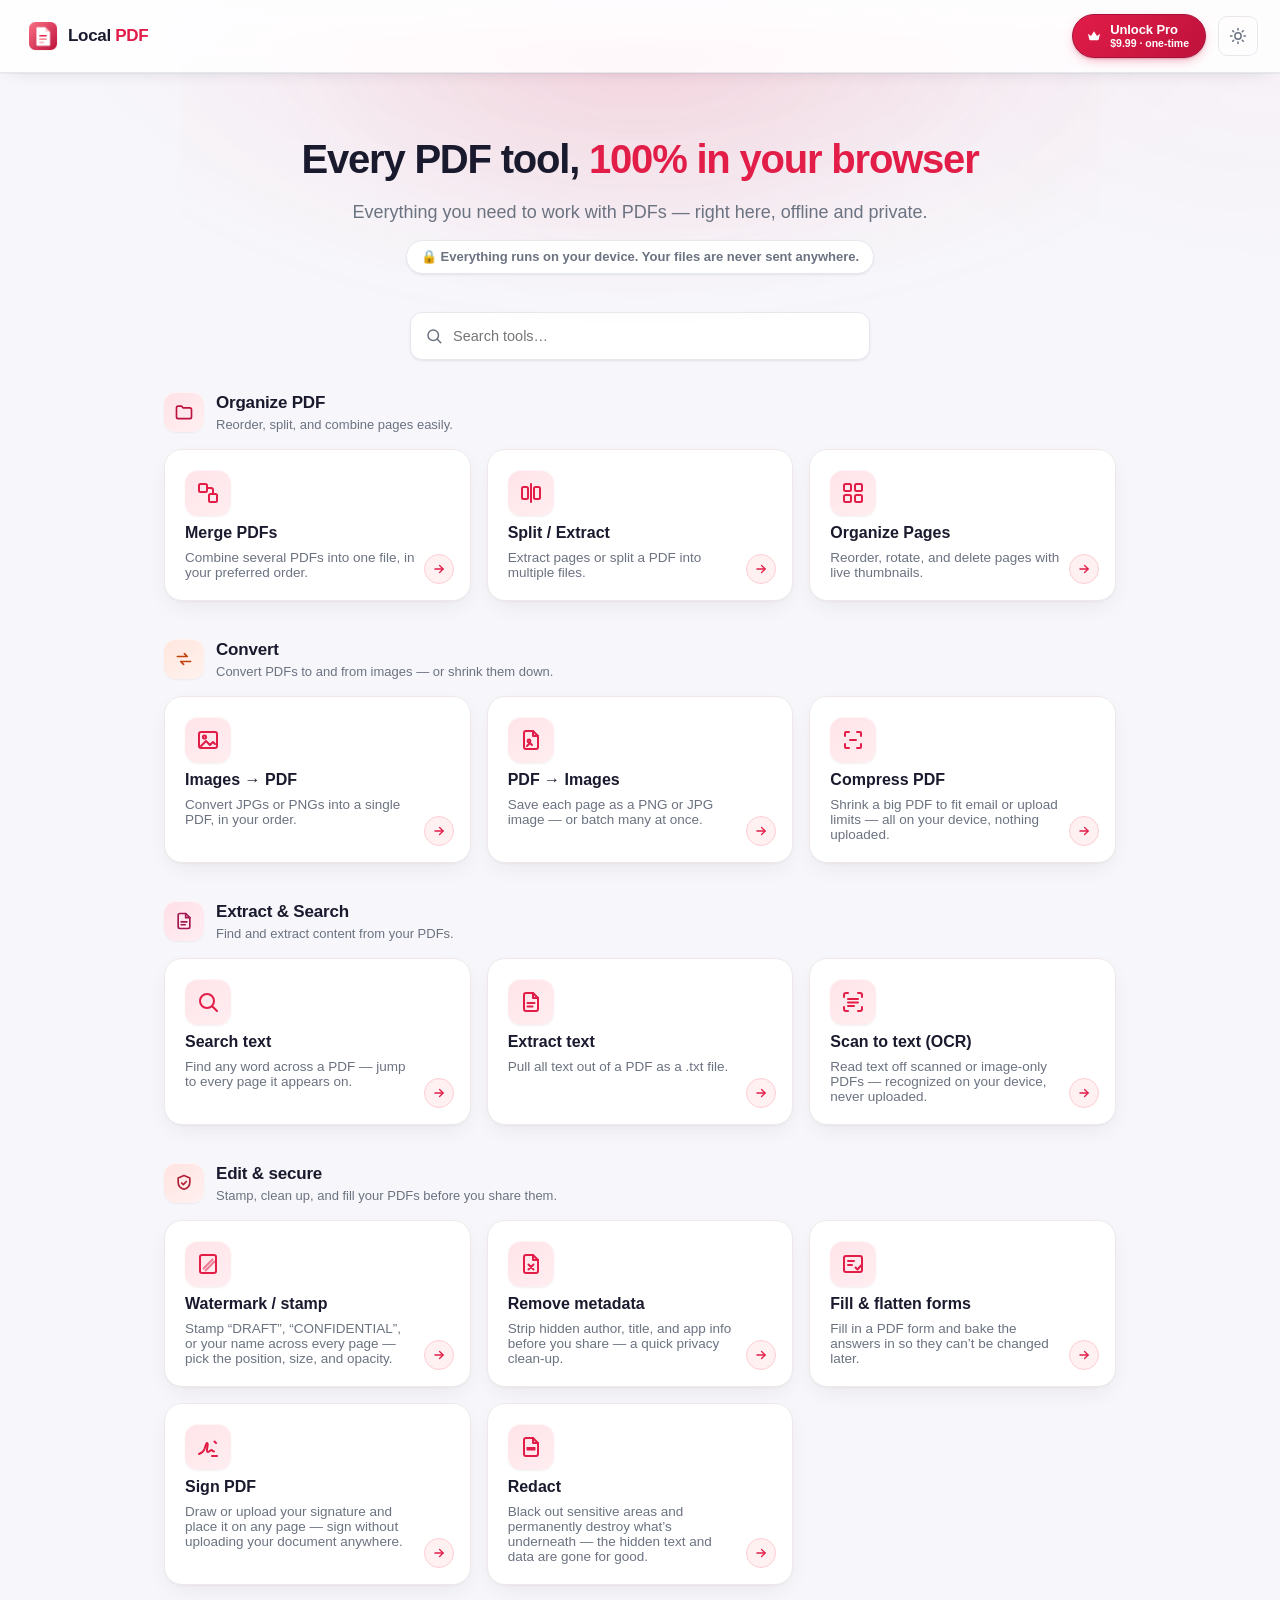
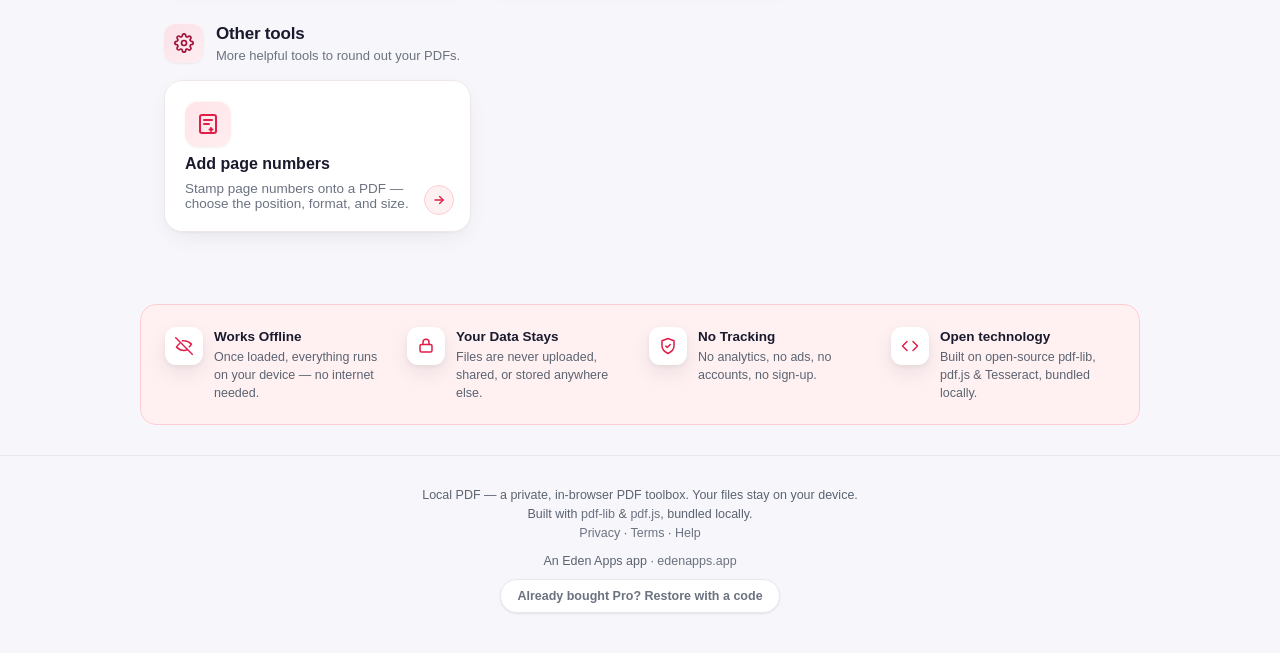
==== index.html @ 752c32b3 "Anti-double-charge: purchase-in-flight lock blocks a second checkout during the pending-attach windo" ====
<!DOCTYPE html>
<html lang="en">
<head>
  <meta charset="UTF-8">
  <meta http-equiv="Content-Security-Policy" content="default-src 'self'; script-src 'self' 'wasm-unsafe-eval' https://js.stripe.com; style-src 'self' 'unsafe-inline'; img-src 'self' data: blob: https://da08ctfrofx1b.cloudfront.net; font-src 'self'; connect-src 'self' https://api.revenuecat.com https://e.revenue.cat https://js.stripe.com; worker-src 'self' blob:; frame-src https://js.stripe.com; child-src 'self' blob:; object-src 'none'; base-uri 'self'; form-action 'none'">
  <meta name="viewport" content="width=device-width, initial-scale=1.0, viewport-fit=cover">
  <title>Local PDF — Merge, Split & Organize PDFs in Your Browser</title>
  <meta name="description" content="Merge, split, organize, and convert PDFs entirely in your browser. Your files never leave your device — no uploads, no accounts, no tracking.">
  <link rel="icon" href="assets/favicon.svg" type="image/svg+xml">
  <link rel="icon" type="image/png" sizes="32x32" href="assets/favicon-32.png">
  <link rel="icon" type="image/png" sizes="16x16" href="assets/favicon-16.png">
  <link rel="apple-touch-icon" href="assets/apple-touch-icon.png">
  <link rel="canonical" href="https://localpdfapp.com/">
  <meta name="theme-color" content="#ffffff" media="(prefers-color-scheme: light)">
  <meta name="theme-color" content="#0f1115" media="(prefers-color-scheme: dark)">
  <link rel="manifest" href="assets/manifest.webmanifest">
  <!-- Open Graph / social share -->
  <meta property="og:type" content="website">
  <meta property="og:site_name" content="Local PDF">
  <meta property="og:url" content="https://localpdfapp.com/">
  <meta property="og:title" content="Local PDF — Every PDF tool, 100% in your browser">
  <meta property="og:description" content="Merge, split, organize, and convert PDFs entirely in your browser. Your files never leave your device — no uploads, no accounts, no tracking.">
  <meta property="og:image" content="https://localpdfapp.com/assets/og-image.png">
  <meta property="og:image:width" content="1200">
  <meta property="og:image:height" content="630">
  <meta property="og:image:alt" content="Local PDF — 100% private, on your device">
  <meta name="twitter:card" content="summary_large_image">
  <meta name="twitter:title" content="Local PDF — Every PDF tool, 100% in your browser">
  <meta name="twitter:description" content="Merge, split, organize, and convert PDFs entirely in your browser. Your files never leave your device — no uploads, no accounts, no tracking.">
  <meta name="twitter:image" content="https://localpdfapp.com/assets/og-image.png">
  <link rel="stylesheet" href="styles.css?v=0153bd2abb">
  <!-- Apply saved/system theme before first paint (CSP-safe external script). -->
  <script src="theme-boot.js?v=0153bd2abb"></script>
  <script type="application/ld+json">{"@context":"https://schema.org","@type":"SoftwareApplication","name":"Local PDF","url":"https://localpdfapp.com/","description":"Merge, split, organize, and convert PDFs entirely in your browser. Your files never leave your device — no uploads, no accounts, no tracking.","applicationCategory":"UtilitiesApplication","operatingSystem":"Web browser","isAccessibleForFree":true,"browserRequirements":"Requires JavaScript. Runs entirely in the browser — no account, no upload.","publisher":{"@type":"Organization","name":"Local PDF"}}</script>
</head>
<body>
  <a class="skip-link" href="#mainContent">Skip to content</a>
  <div class="topbar">
    <button type="button" class="logo" id="logo" aria-label="Local PDF — back to all tools">
      <img src="assets/brand-icon-512.png" alt="Local PDF logo" class="brand-logo" width="30" height="30">
      <b>Local <span class="wm-accent">PDF</span></b>
    </button>
    <div class="topbar-right">
      <!-- Quiet "Unlock Pro" front door to the existing paywall. Hidden for owners
           (app.js hides it whenever Billing.isPro() is true). Opens showProModal(). -->
      <button type="button" class="unlock-pro hidden" id="unlockProBtn" title="Batch-process a whole folder into one ZIP — $9.99 · one-time" aria-label="Unlock Pro — batch-process a whole folder into one ZIP, $9.99 one-time">
        <svg class="unlock-pro-crown" aria-hidden="true" viewBox="0 0 24 24" fill="currentColor"><path d="M3 8.5 7.5 12 12 5l4.5 7L21 8.5 19.2 17a1.5 1.5 0 0 1-1.47 1.19H6.27A1.5 1.5 0 0 1 4.8 17z"/></svg>
        <span class="unlock-pro-text">
          <span class="unlock-pro-label">Unlock Pro</span>
          <span class="unlock-pro-price">$9.99 · one-time</span>
        </span>
      </button>
      <button type="button" class="theme-toggle" id="themeToggle" aria-label="Switch theme"></button>
    </div>
  </div>

  <!-- ── HUB ─────────────────────────────────────────────────────── -->
  <div id="hub">
    <div class="hero">
      <h1>Every PDF tool, <span class="accent">100% in your browser</span></h1>
      <p>Everything you need to work with PDFs — right here, offline and private.</p>
      <div class="reassure">🔒 Everything runs on your device. Your files are never sent anywhere.</div>
    </div>
    <div class="wrap" id="mainContent" tabindex="-1">
      <div class="tool-search">
        <svg aria-hidden="true" viewBox="0 0 24 24" fill="none" stroke="currentColor" stroke-width="2" stroke-linecap="round" stroke-linejoin="round"><circle cx="11" cy="11" r="7"/><path d="m21 21-4.3-4.3"/></svg>
        <input type="search" id="toolSearch" placeholder="Search tools…" aria-label="Search tools" autocomplete="off">
      </div>
      <p id="toolSearchEmpty" class="tool-search-empty hidden" role="status">No tools match your search — try a different word.</p>
      <div id="toolGrid" class="tool-sections"></div>
    </div>
    <div class="trust-band" aria-label="Privacy promises">
      <div class="trust-item">
        <span class="trust-ico" aria-hidden="true"><svg viewBox="0 0 24 24" fill="none" stroke="currentColor" stroke-width="2" stroke-linecap="round" stroke-linejoin="round"><path d="M1 1l22 22"/><path d="M16.7 16.7A10.9 10.9 0 0 1 12 18c-5.5 0-10-4.5-10-4.5a20 20 0 0 1 4.2-4.9"/><path d="M9.9 5.1A10.9 10.9 0 0 1 12 5c5.5 0 10 4.5 10 4.5a19.9 19.9 0 0 1-2.9 3.6"/></svg></span>
        <div class="trust-text"><b>Works Offline</b><span>Once loaded, everything runs on your device — no internet needed.</span></div>
      </div>
      <div class="trust-item">
        <span class="trust-ico" aria-hidden="true"><svg viewBox="0 0 24 24" fill="none" stroke="currentColor" stroke-width="2" stroke-linecap="round" stroke-linejoin="round"><rect x="4" y="10" width="16" height="10" rx="2"/><path d="M8 10V7a4 4 0 0 1 8 0v3"/></svg></span>
        <div class="trust-text"><b>Your Data Stays</b><span>Files are never uploaded, shared, or stored anywhere else.</span></div>
      </div>
      <div class="trust-item">
        <span class="trust-ico" aria-hidden="true"><svg viewBox="0 0 24 24" fill="none" stroke="currentColor" stroke-width="2" stroke-linecap="round" stroke-linejoin="round"><path d="M12 22s8-4 8-10V5l-8-3-8 3v7c0 6 8 10 8 10z"/><path d="m9 12 2 2 4-4"/></svg></span>
        <div class="trust-text"><b>No Tracking</b><span>No analytics, no ads, no accounts, no sign-up.</span></div>
      </div>
      <div class="trust-item">
        <span class="trust-ico" aria-hidden="true"><svg viewBox="0 0 24 24" fill="none" stroke="currentColor" stroke-width="2" stroke-linecap="round" stroke-linejoin="round"><path d="m8 6-6 6 6 6"/><path d="m16 6 6 6-6 6"/></svg></span>
        <div class="trust-text"><b>Open technology</b><span>Built on open-source pdf-lib, pdf.js &amp; Tesseract, bundled locally.</span></div>
      </div>
    </div>
  </div>

  <!-- ── WORKSPACE (filled per-tool) ─────────────────────────────── -->
  <div id="workspace" class="workspace hidden"></div>

  <footer>
    Local PDF — a private, in-browser PDF toolbox. Your files stay on your device.<br>
    Built with <a href="https://pdf-lib.js.org" target="_blank" rel="noopener">pdf-lib</a> &amp; <a href="https://mozilla.github.io/pdf.js/" target="_blank" rel="noopener">pdf.js</a>, bundled locally.<br>
    <a href="privacy.html">Privacy</a> · <a href="https://edenapps.app/terms.html" target="_blank" rel="noopener">Terms</a> · <a href="support.html">Help</a><br>
    <span class="footer-byline">An Eden Apps app · <a href="https://edenapps.app" target="_blank" rel="noopener">edenapps.app</a></span>
    <button type="button" id="footerRestoreLink" class="restore-link" style="margin-top: 8px;">Already bought Pro? Restore with a code</button>
    <button type="button" id="footerLicenseLink" class="restore-link hidden">View your Pro license card</button>
  </footer>

  <!-- Persistent screen-reader live regions. status()/clearInfo() mirror the
       visible status text here so assistive tech announces changes even though
       the visible .status node is created/removed per tool. -->
  <div id="srPolite" class="sr-only" role="status" aria-live="polite" aria-atomic="true"></div>
  <div id="srAssertive" class="sr-only" role="alert" aria-live="assertive" aria-atomic="true"></div>

  <script src="lib/pdf-lib.min.js"></script>
  <script src="lib/pdf.min.js"></script>
  <script src="lib/jszip.min.js"></script>
  <!-- Tesseract.js OCR engine (63KB loader; the ~13MB WASM core + language model
       lazy-load only when the OCR tool actually runs). Vendored fully offline —
       no CDN — see lib/tesseract/. Requires 'wasm-unsafe-eval' in the CSP above. -->
  <script src="lib/tesseract/tesseract.min.js"></script>
  <script src="billing.js?v=0153bd2abb"></script>
  <script src="app.js?v=0153bd2abb"></script>
</body>
</html>
---- styles.css ----
/* ── Local PDF — private, in-browser PDF tools ─────────────────────── */
:root {
  --brand: #e11d48;
  --brand-dark: #be123c;
  --brand-soft: #fff1f2;
  --brand-border: #fecdd3;
  --ink: #1a1a2e;
  --muted: #6b7280;
  --line: #e7e8ee;
  --bg: #f7f7fb;
  --card: #ffffff;
  --ok: #0f766e;
  /* Elevation v1 — soft, layered, low-opacity shadow ladder (sm → md → lg).
     Cards/popovers use --shadow-sm at rest, --shadow-md when raised; modals
     use --shadow-lg. --shadow kept as an alias of --shadow-sm so any older
     reference stays valid. */
  --shadow-sm: 0 1px 2px rgba(16,24,40,.04), 0 1px 3px rgba(16,24,40,.06);
  --shadow-md: 0 2px 4px rgba(16,24,40,.05), 0 8px 20px rgba(16,24,40,.08);
  --shadow-lg: 0 12px 24px rgba(16,24,40,.08), 0 24px 56px rgba(16,24,40,.14);
  --shadow: var(--shadow-sm);
  /* Semantic tokens for surfaces that were hard-coded in light mode. Dark mode
     overrides these; light values below are exactly the originals. */
  --topbar-bg: rgba(255,255,255,.85);
  --surface: #ffffff;          /* plain white panels: file rows, back btn, inputs, pages */
  --surface-2: #f1f2f6;        /* neutral thumb placeholder bg */
  --btn-ghost-border-hover: #cfd1db;
  --grip: #c4c8d4;
  --footer-ink: #5b6371;   /* darkened for WCAG AA on the light page (#9ca3bf was 2.34:1) */
  --num-bg: rgba(26,26,46,.72);
  --page-ctl-bg: rgba(255,255,255,.92);
  --page-ctl-ink: #444;
  --info-bg: #eef2ff;
  --info-ink: #4338ca;
  --info-border: #c7d2fe;
  --ok-bg: #f0fdf9;
  --ok-border: #99f6e4;
  --err-bg: #fef2f2;
  --err-ink: #dc2626;
  --err-border: #fecaca;
  --pill-bg: #f0fdf9;
  --pill-border: #99f6e4;
  --modal-backdrop: rgba(20,20,40,.45);
  --mark-bg: #fef08a;
  --mark-ink: inherit;
  --pro-features-ink: #333;
  --drop-drag-bg: #ffe4e6;
  --page-canvas-bg: #fff;
  --save-nag-view-bg: #fff;
  /* Category icon-tile tints (design4 hub). Organize reuses --brand-soft/--brand. */
  --tint-violet-bg: #f5f3ff;
  --tint-violet-ink: #7c3aed;
  --tint-green-bg: #ecfdf5;
  --tint-green-ink: #047857;
  --tint-amber-bg: #fffbeb;
  --tint-amber-ink: #b45309;
  --tint-sky-bg: #eff6ff;
  --tint-sky-ink: #1d4ed8;
  /* Pro modal crown badge (design5 warmth). */
  --pro-badge-bg: #fff7ed;
  --pro-badge-ink: #c2410c;
  /* Quiet "Unlock Pro" topbar affordance — reuses the warm crown palette. */
  --unlock-pro-bg: #fff7ed;
  --unlock-pro-border: #fed7aa;
  --unlock-pro-ink: #9a3412;
  --unlock-pro-crown: #d97706;
  --unlock-pro-price-ink: #b45309;
  --unlock-pro-bg-hover: #ffedd5;
  /* Soft halo around the focused tool-search box. */
  --focus-halo: rgba(225, 29, 72, .16);
  /* Trust-band sub-line ink: --muted lands just under AA on the rose band, so
     this is a slightly darker grey that clears 4.5:1 on --brand-soft. */
  --trust-sub-ink: #5b6371;
  /* ── Elevation v1.1 — cohesive-surface tokens ─────────────────────────
     Background page-glow (subtle brand-tinted wash), a hero gradient wash,
     and a soft tint behind category icon chips. Dark mode dims each. */
  --page-glow-1: rgba(225,29,72,.055);
  --page-glow-2: rgba(225,29,72,.03);
  --hero-wash-1: rgba(225,29,72,.10);
  --hero-wash-2: rgba(225,29,72,.04);
  --card-hover-border: var(--brand-border);
  /* Gradient fills for icon chips (category + tool + stat) — soft brand-tinted
     depth instead of a flat single tint. */
  --chip-brand-grad: linear-gradient(145deg, #ffe4e9, #ffeef1);
  --chip-shadow: 0 1px 2px rgba(16,24,40,.06), inset 0 1px 0 rgba(255,255,255,.6);
  --drop-illo-fill: #ffffff;
  --drop-dash: #f8a3b0;   /* warm crimson dash — between brand-border and brand */
  /* ── Refine pass — crafted depth + committed crimson palette ──────────────
     Tool cards get a real layered shadow + a warm hairline that separates them
     from the tinted page. Header gets an anchoring shadow. The Pro affordance
     commits to ONE confident gold accent. Category chips collapse to a crimson
     mono set (below) so the whole hub reads as one crimson system. */
  --card-border: #efe7e9;                 /* warm hairline on tool cards */
  --card-rest-shadow: 0 1px 2px rgba(16,24,40,.04), 0 8px 24px -8px rgba(16,24,40,.10);
  --card-hover-shadow: 0 2px 6px rgba(16,24,40,.06), 0 18px 40px -10px rgba(16,24,40,.18);
  --header-shadow: 0 1px 0 rgba(16,24,40,.04), 0 6px 20px -12px rgba(16,24,40,.22);
  /* Confident gold Pro fill (one accent) — bright, warm, dark text on it. */
  --pro-gold-1: #f5b544;
  --pro-gold-2: #e0952a;
  --pro-gold-ink: #3d2606;
  --pro-gold-border: #d98a1f;
  /* Crimson-tinted category chip set — one family, five weights of the brand. */
  --cat-org-bg: linear-gradient(145deg, #ffe1e6, #fff0f2); --cat-org-ink: #be123c;
  --cat-conv-bg: linear-gradient(145deg, #ffe6de, #fff2ee); --cat-conv-ink: #c2410c;
  --cat-ext-bg: linear-gradient(145deg, #ffdfe7, #ffeef2);  --cat-ext-ink: #a21850;
  --cat-sec-bg: linear-gradient(145deg, #ffe3e1, #fff1f0);  --cat-sec-ink: #b02036;
  --cat-oth-bg: linear-gradient(145deg, #fbe1e7, #fdeef1);  --cat-oth-ink: #9f1239;
}
/* ── Dark theme — opt-in override on <html data-theme="dark"> ───────────
   Warm near-black chrome, light-but-not-white ink, readable muted greys,
   and a lifted brand that stays vivid on dark. Aims for WCAG AA text. */
[data-theme="dark"] {
  --brand: #fb7185;            /* lifted from #e11d48 so it pops on dark */
  --brand-dark: #f43f5e;
  --brand-soft: #2a1a20;       /* dim rose-tinted surface */
  --brand-border: #6d3a44;
  --ink: #e8e8ed;
  --muted: #a1a3ad;            /* ~5.4:1 on --bg */
  --line: #2c2e36;
  --bg: #15161a;               /* warm near-black page */
  --card: #1c1d22;             /* raised chrome */
  --ok: #34d3b8;
  /* Dark-mode shadow ladder: deeper/cooler so raised chrome still reads on the
     near-black page (light shadows vanish on dark). Same three rungs. */
  --shadow-sm: 0 1px 2px rgba(0,0,0,.4), 0 1px 3px rgba(0,0,0,.5);
  --shadow-md: 0 2px 6px rgba(0,0,0,.45), 0 10px 24px rgba(0,0,0,.5);
  --shadow-lg: 0 14px 30px rgba(0,0,0,.5), 0 28px 64px rgba(0,0,0,.62);
  --shadow: var(--shadow-sm);
  --topbar-bg: rgba(24,25,30,.85);
  --surface: #1c1d22;
  --surface-2: #26272e;
  --btn-ghost-border-hover: #45474f;
  --grip: #5c5e68;
  --footer-ink: #8a8c98;      /* nudged lighter to clear WCAG AA (was #7c7e88 ≈ 4.47:1) */
  --num-bg: rgba(0,0,0,.65);
  --page-ctl-bg: rgba(40,42,50,.94);
  --page-ctl-ink: #d6d7dd;
  --info-bg: #1e2340;
  --info-ink: #b7c1ff;
  --info-border: #363c66;
  --ok-bg: #10251f;
  --ok-border: #245047;
  --err-bg: #2c1618;
  --err-ink: #f88b8b;
  --err-border: #5c2b2f;
  --pill-bg: #10251f;
  --pill-border: #245047;
  --modal-backdrop: rgba(0,0,0,.62);
  --mark-bg: #6b5e1e;
  --mark-ink: #f4efd6;
  --pro-features-ink: #c6c7cf;
  --drop-drag-bg: #3a2228;
  --page-canvas-bg: #26272e;
  --save-nag-view-bg: #241318;
  --tint-violet-bg: #262040;
  --tint-violet-ink: #c4b5fd;
  --tint-green-bg: #112b21;
  --tint-green-ink: #4ade80;
  --tint-amber-bg: #2f250e;
  --tint-amber-ink: #fbbf24;
  --tint-sky-bg: #172038;
  --tint-sky-ink: #93b4fd;
  --pro-badge-bg: #33240f;
  --pro-badge-ink: #fdba74;
  --unlock-pro-bg: #2a1c0d;
  --unlock-pro-border: #5c3d17;
  --unlock-pro-ink: #fed7aa;
  --unlock-pro-crown: #fbbf24;
  --unlock-pro-price-ink: #fcd9a8;
  --unlock-pro-bg-hover: #3a2711;
  --focus-halo: rgba(251, 113, 133, .28);
  --trust-sub-ink: #a8aab4;  /* ≥4.5:1 on the dark --brand-soft band */
  /* Dark-mode Elevation v1.1 tokens — dimmer washes so the near-black page
     keeps its depth without glowing. */
  --page-glow-1: rgba(251,113,133,.07);
  --page-glow-2: rgba(251,113,133,.04);
  --hero-wash-1: rgba(251,113,133,.11);
  --hero-wash-2: rgba(251,113,133,.03);
  --chip-brand-grad: linear-gradient(145deg, #3a2129, #2a1a20);
  --chip-shadow: 0 1px 2px rgba(0,0,0,.4), inset 0 1px 0 rgba(255,255,255,.05);
  --drop-illo-fill: #241a1e;
  --drop-dash: #8a4450;   /* warm dash on dark */
  /* Dark Refine pass. Cards lift to a surface clearly above the near-black page
     with a bright top-edge hairline so they separate (no more mud). Header keeps
     a deep anchoring shadow. Pro stays the same confident gold. */
  --card: #1e1a1d;                        /* lifted card surface (was #1c1d22) */
  --surface: #1e1a1d;
  --card-border: rgba(255,255,255,.07);   /* top-edge hairline on dark cards */
  --card-rest-shadow: 0 1px 2px rgba(0,0,0,.5), 0 10px 26px -10px rgba(0,0,0,.7);
  --card-hover-shadow: 0 2px 8px rgba(0,0,0,.55), 0 22px 46px -12px rgba(0,0,0,.78);
  --header-shadow: 0 1px 0 rgba(0,0,0,.5), 0 8px 24px -14px rgba(0,0,0,.8);
  /* Gold reads the same on dark; keep dark ink for max contrast/confidence. */
  --pro-gold-1: #f6bd52;
  --pro-gold-2: #e29b32;
  --pro-gold-ink: #2a1c05;
  --pro-gold-border: #f6bd52;
  /* Crimson-tinted category chips, dark weights of the one family. */
  --cat-org-bg: linear-gradient(145deg, #3a1f27, #2a1820); --cat-org-ink: #fb7f97;
  --cat-conv-bg: linear-gradient(145deg, #3a2620, #2a1c18); --cat-conv-ink: #f79b6f;
  --cat-ext-bg: linear-gradient(145deg, #3a1f2c, #2a1820);  --cat-ext-ink: #f77aa3;
  --cat-sec-bg: linear-gradient(145deg, #3a2124, #2a1a1c);  --cat-sec-ink: #f78a94;
  --cat-oth-bg: linear-gradient(145deg, #371f28, #281820);  --cat-oth-ink: #fb7f9e;
}
/* Subtle theme-change transition on the root (respects reduced-motion below). */
body { transition: background-color .2s ease, color .2s ease; }
@media (prefers-reduced-motion: reduce) {
  body { transition: none; }
}
/* Visually-hidden but screen-reader-available (persistent a11y live region). */
.sr-only {
  position: absolute; width: 1px; height: 1px; padding: 0; margin: -1px;
  overflow: hidden; clip: rect(0 0 0 0); white-space: nowrap; border: 0;
}
/* Topbar theme toggle button. */
.theme-toggle {
  display: inline-flex; align-items: center; justify-content: center;
  width: 40px; height: 40px; border-radius: 9px;
  background: none; border: 1px solid var(--line); color: var(--muted);
  margin-right: -6px;
  transition: color .15s ease, border-color .15s ease;
}
.theme-toggle:hover { color: var(--ink); border-color: var(--btn-ghost-border-hover); }
.theme-toggle svg { width: 18px; height: 18px; }
.topbar-right { display: flex; align-items: center; gap: 12px; }
* { margin: 0; padding: 0; box-sizing: border-box; }
html, body { height: 100%; }
/* Guard against decorative bleed (e.g. the centered .hero::before wash, which is
   min(920px,108%) wide and can extend a few px past a narrow phone viewport) from
   producing a sideways page scroll. `clip` — not `hidden` — so it never turns the
   page into a scroll container or breaks the sticky topbar. Desktop unaffected:
   nothing overflows the page there, so there is nothing to clip. */
html { overflow-x: clip; }
body {
  font-family: -apple-system, BlinkMacSystemFont, "Segoe UI", Roboto, sans-serif;
  color: var(--ink);
  background: var(--bg);
  font-size: 15px;
  line-height: 1.5;
}
/* ── Background rhythm: a very subtle brand-tinted wash anchored top-center,
   fixed so the whole app reads on one cohesive, gently-lifted surface (not a
   flat slab). Reuses --page-glow tokens so dark mode dims it appropriately. */
body::before {
  content: ""; position: fixed; inset: 0; z-index: -1; pointer-events: none;
  background:
    radial-gradient(1100px 620px at 50% -8%, var(--page-glow-1) 0%, transparent 62%),
    radial-gradient(760px 520px at 100% 0%, var(--page-glow-2) 0%, transparent 60%);
}
a { color: var(--brand); text-decoration: none; }
button { font-family: inherit; cursor: pointer; }
.hidden { display: none !important; }

/* ── Top bar ───────────────────────────────────────────────────────── */
.topbar {
  position: sticky; top: 0; z-index: 20;
  display: flex; align-items: center; justify-content: space-between;
  padding: 14px max(28px, env(safe-area-inset-right)) 14px max(28px, env(safe-area-inset-left));
  padding-top: max(14px, env(safe-area-inset-top));
  background: var(--topbar-bg);
  -webkit-backdrop-filter: saturate(180%) blur(12px); backdrop-filter: saturate(180%) blur(12px);
  border-bottom: 1px solid var(--line);
  /* Anchor the header: a soft bottom shadow lifts it above the page so the logo,
     trust pill and Pro button sit on a real surface, not on the body. */
  box-shadow: var(--header-shadow);
}
.logo { display: flex; align-items: center; gap: 10px; cursor: pointer; background: none; border: none; padding: 0; color: inherit; font: inherit; flex-shrink: 0; }
.logo svg { width: 30px; height: 30px; }
.logo .brand-logo { width: 30px; height: 30px; border-radius: 7px; flex-shrink: 0; display: block; }
.logo b { font-size: 17px; font-weight: 800; letter-spacing: -.3px; white-space: nowrap; }
/* Two-tone wordmark: "PDF" in the brand accent, "Local" stays ink. */
.logo b .wm-accent { color: var(--brand); }
@media (max-width: 440px) {
  /* Full 44px tap target for the theme toggle on phones. */
  .theme-toggle { width: 44px; height: 44px; }
}

/* ── Quiet "Unlock Pro" topbar affordance ──────────────────────────────
   A low-pressure front door to the existing paywall. Hidden for owners
   (JS removes it when Billing.isPro()). Reuses the crown palette. */
.unlock-pro {
  display: inline-flex; align-items: center; gap: 8px;
  min-height: 44px; padding: 5px 16px 5px 13px; border-radius: 999px;
  /* On-brand crimson pill — a confident red fill with white text/crown, so the
     header's primary control matches Local PDF's brand (#e11d48) in both themes. */
  background: linear-gradient(135deg, #e11d48, #be123c);
  color: #fff;
  border: 1px solid #a50f38;
  box-shadow: 0 1px 2px rgba(120,10,40,.20), 0 4px 12px -4px rgba(225,29,72,.5);
  font: inherit; line-height: 1.15; flex-shrink: 0;
  transition: transform .15s ease, box-shadow .15s ease, filter .15s ease;
}
.unlock-pro:hover { transform: translateY(-1px); box-shadow: 0 2px 4px rgba(120,10,40,.24), 0 8px 20px -4px rgba(225,29,72,.6); filter: brightness(1.05); }
.unlock-pro:active { transform: none; }
.unlock-pro-crown { width: 16px; height: 16px; flex-shrink: 0; color: #fff; }
.unlock-pro-text { display: flex; flex-direction: column; align-items: flex-start; min-width: 0; }
.unlock-pro-label { font-size: 13px; font-weight: 800; letter-spacing: -.1px; }
.unlock-pro-price { font-size: 10.5px; font-weight: 700; color: #fff; }
/* On narrow phones, collapse to just crown + label so the topbar stays tidy. */
@media (max-width: 560px) {
  .unlock-pro-price { display: none; }
  .unlock-pro { padding: 5px 12px; }
}
@media (max-width: 380px) {
  .unlock-pro-label { display: none; }
  .unlock-pro { padding: 5px; width: 44px; justify-content: center; }
}

/* ── Hero ──────────────────────────────────────────────────────────── */
.hero {
  position: relative; text-align: center; padding: 56px 24px 18px;
  isolation: isolate;
}
/* Soft brand-tinted gradient wash behind the hero/title area — subtle, fades
   out well before the tool grid so it reads as an ambient glow, not a banner. */
.hero::before {
  content: ""; position: absolute; left: 50%; top: -40px; transform: translateX(-50%);
  /* Cap at 100% of the hero so the centered wash never bleeds past a narrow phone
     viewport and forces a sideways scroll. On desktop the 920px branch wins (hero
     is far wider), so the wash is unchanged there. */
  width: min(920px, 100%); height: 340px; z-index: -1; pointer-events: none;
  background:
    radial-gradient(60% 100% at 50% 0%, var(--hero-wash-1) 0%, transparent 70%),
    radial-gradient(90% 120% at 50% 0%, var(--hero-wash-2) 0%, transparent 75%);
  filter: blur(2px);
}
.hero h1 { font-size: 40px; font-weight: 800; letter-spacing: -1.2px; }
.hero h1 .accent { color: var(--brand); }
.hero p { font-size: 18px; color: var(--muted); margin-top: 10px; }
/* Reassurance pill — recoloured off green onto a soft neutral surface so it no
   longer fights the crimson brand; the lock glyph carries the "private" meaning. */
.hero .reassure {
  display: inline-flex; align-items: center; gap: 6px;
  margin-top: 14px; font-size: 13px; color: var(--muted); font-weight: 600;
  background: var(--card); border: 1px solid var(--line);
  padding: 6px 14px; border-radius: 999px;
  box-shadow: var(--shadow-sm);
}

/* ── Tool hub: search + categorized grid (design4) ─────────────────── */
.wrap { max-width: 1000px; margin: 0 auto; padding: 0 24px 64px; }

/* Client-side tool search box — quiet card-styled input, centered under the hero. */
.tool-search {
  display: flex; align-items: center; gap: 10px;
  max-width: 460px; margin: 20px auto 0; padding: 0 14px; height: 48px;
  background: var(--card); border: 1px solid var(--line); border-radius: 12px;
  box-shadow: var(--shadow-sm);
  transition: border-color .15s ease, box-shadow .15s ease;
}
.tool-search svg { width: 18px; height: 18px; color: var(--muted); flex-shrink: 0; }
.tool-search input {
  flex: 1; min-width: 0; height: 100%;
  border: none; background: transparent; color: var(--ink);
  font-family: inherit; font-size: 14.5px;
}
/* Focus indicator lives on the box (focus-within halo), so the inner input's
   own outline is turned off — never both. */
.tool-search input:focus, .tool-search input:focus-visible { outline: none; }
.tool-search:focus-within { border-color: var(--brand); box-shadow: 0 0 0 3px var(--focus-halo); }
.tool-search-empty { text-align: center; color: var(--muted); font-size: 14px; margin-top: 22px; }

/* Category sections. */
.tool-sections { display: flex; flex-direction: column; gap: 36px; margin-top: 30px; }
.cat-head { display: flex; align-items: center; gap: 12px; }
.cat-ico {
  width: 40px; height: 40px; border-radius: 12px; flex-shrink: 0;
  display: flex; align-items: center; justify-content: center;
  /* Organize (default) leads the crimson family; the others are harmonized
     warm weights of the same brand (see --cat-*), not the old rainbow. */
  background: var(--cat-org-bg); color: var(--cat-org-ink);
  box-shadow: var(--chip-shadow);
}
.cat-ico svg { width: 20px; height: 20px; }
.cat-ico.cat-convert { background: var(--cat-conv-bg); color: var(--cat-conv-ink); }
.cat-ico.cat-extract { background: var(--cat-ext-bg); color: var(--cat-ext-ink); }
.cat-ico.cat-secure { background: var(--cat-sec-bg); color: var(--cat-sec-ink); }
.cat-ico.cat-other { background: var(--cat-oth-bg); color: var(--cat-oth-ink); }
.cat-name { font-size: 17px; font-weight: 800; letter-spacing: -.2px; }
.cat-desc { font-size: 13px; color: var(--muted); }

.grid { display: grid; grid-template-columns: repeat(3, 1fr); gap: 16px; margin-top: 26px; }
.cat-section .grid { margin-top: 14px; }
@media (max-width: 820px) { .grid { grid-template-columns: repeat(2, 1fr); } }
@media (max-width: 560px) { .grid { grid-template-columns: 1fr; } }
.tool {
  position: relative;
  text-align: left; background: var(--card);
  /* .tool is a <button>; buttons don't inherit the body text color, so its
     inner <h3> title fell back to UA black — invisible on the dark card.
     Anchor it to themed ink so titles read in both themes. */
  color: var(--ink);
  /* Warm hairline (light) / bright top-edge (dark) so the card separates from
     the tinted page instead of floating in it. */
  border: 1px solid var(--card-border);
  border-radius: 18px; padding: 20px; box-shadow: var(--card-rest-shadow);
  transition: transform .18s ease, box-shadow .18s ease, border-color .18s ease;
  display: flex; flex-direction: column; gap: 8px;
}
.tool:hover { transform: translateY(-4px); box-shadow: var(--card-hover-shadow); border-color: var(--card-hover-border); }
.tool:hover .go { background: var(--brand); color: #fff; transform: translateX(2px); }
@media (prefers-reduced-motion: reduce) {
  .tool, .tool:hover, .tool:hover .go { transition: none; transform: none; }
}
.tool .ico {
  width: 46px; height: 46px; border-radius: 13px; display: flex; align-items: center; justify-content: center;
  background: var(--chip-brand-grad); color: var(--brand);
  box-shadow: var(--chip-shadow);
}
.tool .ico svg { width: 24px; height: 24px; }
.tool h3 { font-size: 16px; font-weight: 700; }
.tool p { font-size: 13.5px; color: var(--muted); padding-right: 34px; }
/* Decorative "open" arrow chip, bottom-right (design4). aria-hidden in JS. */
.tool .go {
  position: absolute; right: 16px; bottom: 16px;
  width: 30px; height: 30px; border-radius: 999px;
  display: flex; align-items: center; justify-content: center;
  background: var(--brand-soft); color: var(--brand);
  border: 1px solid var(--brand-border);
  transition: background .18s ease, color .18s ease, transform .18s ease, border-color .18s ease;
}
.tool:hover .go { border-color: var(--brand); }
.tool .go svg { width: 14px; height: 14px; }

/* ── Tool workspace ────────────────────────────────────────────────── */
.workspace { max-width: 900px; margin: 0 auto; padding: 24px; }
.ws-head { display: flex; align-items: center; gap: 12px; margin-bottom: 6px; }
.back {
  display: inline-flex; align-items: center; gap: 6px; font-size: 13.5px; font-weight: 600;
  color: var(--muted); background: var(--surface); border: 1px solid var(--line); border-radius: 9px; padding: 6px 12px;
  transition: color .15s ease, border-color .15s ease;
}
.back:hover { color: var(--ink); border-color: var(--btn-ghost-border-hover); }
.ws-title { font-size: 24px; font-weight: 800; letter-spacing: -.5px; }
.ws-sub { color: var(--muted); font-size: 14.5px; margin: 2px 0 20px; }

/* ── Drop zone ─────────────────────────────────────────────────────── */
.drop {
  position: relative;
  border: 2.5px dashed var(--drop-dash); border-radius: 20px;
  background:
    radial-gradient(120% 100% at 50% 0%, var(--hero-wash-2) 0%, transparent 60%),
    var(--brand-soft);
  padding: 46px 24px; text-align: center;
  box-shadow: var(--shadow-sm);
  transition: background .15s, border-color .15s, box-shadow .15s, transform .15s;
}
.drop.drag { background: var(--drop-drag-bg); border-color: var(--brand); box-shadow: var(--shadow-md); transform: scale(1.005); }
@media (prefers-reduced-motion: reduce) { .drop, .drop.drag { transition: none; transform: none; } }
/* Friendly SVG illustration inside a soft rounded chip. */
.drop .big {
  display: inline-flex; align-items: center; justify-content: center;
  width: 76px; height: 76px; margin: 0 auto 6px; border-radius: 18px;
  background: var(--card); color: var(--brand);
  box-shadow: var(--shadow-sm);
}
.drop .big svg { width: 40px; height: 40px; display: block; }
.drop h4 { font-size: 17px; font-weight: 700; margin-top: 10px; }
.drop p { color: var(--muted); font-size: 13.5px; margin-top: 4px; }
.btn {
  display: inline-flex; align-items: center; gap: 8px; margin-top: 14px;
  background: linear-gradient(135deg, var(--brand), var(--brand-dark)); color: #fff;
  border: none; border-radius: 11px; padding: 11px 22px; font-size: 15px; font-weight: 700;
  box-shadow: 0 2px 8px rgba(225,29,72,.24);
  transition: transform .15s ease, box-shadow .15s ease, border-color .15s ease, color .15s ease;
}
/* Dark-mode contrast (QA): the lifted rose --brand is too light for white label
   text on the primary button — use the saturated crimson so white clears AA. */
[data-theme="dark"] .btn:not(.ghost) { background: linear-gradient(135deg, #e11d48, #be123c); }
.btn:hover { transform: translateY(-1px); box-shadow: 0 5px 14px rgba(225,29,72,.34); }
.btn:disabled { opacity: .5; cursor: not-allowed; transform: none; box-shadow: none; }
.btn.ghost { background: var(--surface); color: var(--ink); border: 1px solid var(--line); box-shadow: none; }
.btn.ghost:hover { border-color: var(--btn-ghost-border-hover); }
.btn.sm { padding: 8px 15px; font-size: 13.5px; }

/* ── File list (merge) ─────────────────────────────────────────────── */
.filelist { display: flex; flex-direction: column; gap: 8px; margin-top: 18px; }
.fileitem {
  display: flex; align-items: center; gap: 12px; background: var(--surface);
  border: 1px solid var(--line); border-radius: 12px; padding: 10px 12px;
}
.fileitem .grip { color: var(--grip); cursor: grab; font-size: 18px; user-select: none; }
.fileitem.dragging { opacity: .4; }
.fileitem .thumb { width: 34px; height: 44px; border-radius: 4px; border: 1px solid var(--line); object-fit: cover; background: var(--surface-2); flex-shrink: 0; }
.fileitem .meta { flex: 1; min-width: 0; }
.fileitem .name { font-size: 14px; font-weight: 600; white-space: nowrap; overflow: hidden; text-overflow: ellipsis; }
.fileitem .sub { font-size: 12px; color: var(--muted); }
.fileitem .x { display: inline-flex; align-items: center; justify-content: center; flex-shrink: 0; min-width: 40px; min-height: 40px; background: none; border: none; color: var(--grip); font-size: 16px; padding: 4px 6px; border-radius: 6px; transition: color .15s ease, background-color .15s ease; }
.fileitem .x:hover { color: var(--brand); background: var(--brand-soft); }

/* ── Page thumbnails (organize / split) ────────────────────────────── */
.pagegrid { display: grid; grid-template-columns: repeat(auto-fill, minmax(120px, 1fr)); gap: 14px; margin-top: 18px; }
.page {
  position: relative; background: var(--page-canvas-bg); border: 1px solid var(--line); border-radius: 10px;
  overflow: hidden; box-shadow: var(--shadow-sm); transition: box-shadow .15s ease, transform .15s ease;
}
.page:hover { box-shadow: var(--shadow-md); }
.page.dragging { opacity: .4; }
.page.selected { outline: 3px solid var(--brand); outline-offset: -1px; box-shadow: 0 0 0 4px var(--focus-halo), var(--shadow-md); }
/* Premium selected treatment: a small brand check badge, bottom-right. Purely
   decorative reinforcement of the existing outline state. */
.page.selected::after {
  content: ""; position: absolute; right: 7px; bottom: 7px; z-index: 2;
  width: 22px; height: 22px; border-radius: 999px;
  background: var(--brand);
  border: 2px solid var(--page-ctl-bg);
  box-shadow: 0 1px 4px rgba(0,0,0,.28);
  background-image: url("data:image/svg+xml,%3Csvg xmlns='http://www.w3.org/2000/svg' viewBox='0 0 24 24' fill='none' stroke='white' stroke-width='3.4' stroke-linecap='round' stroke-linejoin='round'%3E%3Cpath d='M20 6 9 17l-5-5'/%3E%3C/svg%3E");
  background-repeat: no-repeat; background-position: center; background-size: 13px 13px;
}
/* Rendered PDF page image is content ("paper") — keep it light so pages read. */
.page canvas { display: block; width: 100%; height: auto; background: #fff; cursor: grab; }
.page .num {
  position: absolute; left: 6px; top: 6px; background: var(--num-bg); color: #fff;
  font-size: 11px; font-weight: 700; border-radius: 6px; padding: 1px 7px;
}
.page .ctl { position: absolute; right: 6px; top: 6px; display: flex; gap: 16px; }
.page .ctl button {
  position: relative;
  width: 24px; height: 24px; border-radius: 6px; border: none; background: var(--page-ctl-bg);
  color: var(--page-ctl-ink); font-size: 13px; display: flex; align-items: center; justify-content: center; box-shadow: 0 1px 3px rgba(0,0,0,.15);
}
/* Extend the tap target to ≥40px without enlarging the visible 24px chip: a
   transparent overlay centered on each button. The 16px gap above keeps the
   two adjacent 40px hit zones from overlapping. */
.page .ctl button::after {
  content: ""; position: absolute; top: 50%; left: 50%; transform: translate(-50%, -50%);
  width: 40px; height: 40px;
}
.page .ctl button:hover { background: var(--page-ctl-bg); color: var(--brand); }

/* ── Controls row ──────────────────────────────────────────────────── */
.controls { display: flex; flex-wrap: wrap; align-items: center; gap: 12px; margin-top: 20px; padding-top: 18px; border-top: 1px solid var(--line); }
.controls .spacer { flex: 1; }
.field { display: flex; flex-direction: column; gap: 4px; }
.field label { font-size: 12px; font-weight: 700; color: var(--muted); text-transform: uppercase; letter-spacing: .5px; }
.field input, .field select {
  border: 1.5px solid var(--line); border-radius: 9px; padding: 8px 11px; font-size: 14px; font-family: inherit; color: var(--ink); background: var(--surface);
}
.field input:focus, .field select:focus { outline: none; border-color: var(--brand); }
.radios { display: flex; flex-direction: column; gap: 8px; }
.radios label { display: flex; align-items: center; gap: 8px; font-size: 14.5px; cursor: pointer; }
.radios input { accent-color: var(--brand); }
.hint { font-size: 12.5px; color: var(--muted); }

/* ── Fill & flatten forms — one row per PDF form field ──────────────── */
.fillform { display: flex; flex-direction: column; gap: 14px; margin-top: 4px; }
.fillfield-row { max-width: 460px; }
.fillfield-row label { text-transform: none; letter-spacing: 0; font-size: 13px; color: var(--ink); word-break: break-word; }
.fillfield-row input[type="text"], .fillfield-row select { width: 100%; }
/* Checkbox rows read horizontally: box + its label, with a comfortable target. */
.fillfield-row .fillfield-check { display: inline-flex; align-items: center; }
.fillfield-row:has(.fillfield-check) { flex-direction: row; align-items: center; gap: 10px; min-height: 44px; }
.fillfield-check input[type="checkbox"] {
  width: 20px; height: 20px; margin: 12px; accent-color: var(--brand); cursor: pointer;
}
.fillfield-row:has(.fillfield-check) label { cursor: pointer; }

/* ── Status / progress ─────────────────────────────────────────────── */
.status { margin-top: 16px; padding: 11px 14px; border-radius: 10px; font-size: 13.5px; font-weight: 500; animation: fade .2s; }
.status.info { background: var(--info-bg); color: var(--info-ink); border: 1px solid var(--info-border); }
.status.ok { background: var(--ok-bg); color: var(--ok); border: 1px solid var(--ok-border); }
.status.err { background: var(--err-bg); color: var(--err-ink); border: 1px solid var(--err-border); }
/* Neutral "note" tone — benign outcomes (e.g. a cancelled checkout). Grey, calm,
   never red, never a spinner. */
.status.note { background: var(--surface-2); color: var(--muted); border: 1px solid var(--line); }
@keyframes fade { from { opacity: 0; transform: translateY(-3px); } to { opacity: 1; transform: none; } }
@media (prefers-reduced-motion: reduce) { .status { animation: none; } }
.spinner { display: inline-block; width: 15px; height: 15px; border: 2.5px solid var(--info-border); border-top-color: var(--info-ink); border-radius: 50%; animation: spin .8s linear infinite; vertical-align: -3px; margin-right: 6px; }
@keyframes spin { to { transform: rotate(360deg); } }

/* ── Compress result card (before / after / % saved) ───────────────── */
.compress-result { margin-top: 20px; padding: 20px; border: 1px solid var(--line); border-radius: 16px; background: var(--surface); box-shadow: var(--shadow-md); animation: fade .2s; }
@media (prefers-reduced-motion: reduce) { .compress-result { animation: none; } }
.compress-stats { display: flex; flex-wrap: wrap; align-items: center; gap: 14px; }
.compress-stat { display: flex; flex-direction: column; gap: 3px; min-width: 100px; padding: 13px 18px; border: 1px solid var(--line); border-radius: 13px; background: var(--card); box-shadow: var(--shadow-sm); }
.compress-stat-label { font-size: 11.5px; font-weight: 700; color: var(--muted); text-transform: uppercase; letter-spacing: .5px; }
.compress-stat-value { font-size: 21px; font-weight: 800; color: var(--ink); font-variant-numeric: tabular-nums; font-feature-settings: 'tnum' 1; }
.compress-stat.compress-stat-saved { border-color: var(--ok-border); background: var(--ok-bg); }
.compress-stat.compress-stat-saved .compress-stat-value { color: var(--ok); }
.compress-arrow { color: var(--muted); display: flex; }
.compress-arrow svg { width: 22px; height: 22px; }
.compress-headline { margin-top: 14px; font-size: 14px; line-height: 1.5; color: var(--ink); }
.compress-headline.ok { color: var(--ok); font-weight: 600; }
.compress-actions { display: flex; flex-wrap: wrap; gap: 10px; margin-top: 16px; }
.compress-actions .btn { margin-top: 0; }

/* ── Trust footer band (design1: four-up privacy promises) ─────────── */
.trust-band {
  max-width: 1000px; margin: 8px auto 0; padding: 22px 24px;
  display: grid; grid-template-columns: repeat(4, 1fr); gap: 18px;
  background: var(--brand-soft); border: 1px solid var(--brand-border);
  border-radius: 16px;
}
/* Dark: the tinted rose band goes muddy, so lift it to the elevated card
   surface with a thin crimson top-border accent and a real shadow. */
[data-theme="dark"] .trust-band {
  background: var(--card);
  border: 1px solid var(--card-border);
  border-top: 2px solid var(--brand);
  box-shadow: var(--card-rest-shadow);
}
/* Keep the band inside the page gutters at narrower widths. */
@media (max-width: 1048px) { .trust-band { margin-left: 24px; margin-right: 24px; } }
@media (max-width: 820px) { .trust-band { grid-template-columns: repeat(2, 1fr); } }
@media (max-width: 480px) { .trust-band { grid-template-columns: 1fr; } }
.trust-item { display: flex; align-items: flex-start; gap: 11px; }
.trust-ico {
  width: 38px; height: 38px; border-radius: 11px; flex-shrink: 0;
  display: flex; align-items: center; justify-content: center;
  background: var(--card); color: var(--brand); box-shadow: var(--shadow-md);
}
/* On dark the band itself is now --card, so tint the icon chip with the rose
   surface + a hairline so it stays a distinct chip, not a flat square. */
[data-theme="dark"] .trust-ico {
  background: var(--brand-soft); border: 1px solid var(--brand-border);
}
.trust-ico svg { width: 18px; height: 18px; }
.trust-text b { display: block; font-size: 13.5px; font-weight: 800; color: var(--ink); }
.trust-text span { display: block; font-size: 12.5px; color: var(--trust-sub-ink); margin-top: 1px; line-height: 1.45; }
footer { text-align: center; color: var(--footer-ink); font-size: 12.5px; padding: 30px 24px max(40px, env(safe-area-inset-bottom)); border-top: 1px solid var(--line); margin-top: 30px; }
footer a { color: var(--muted); }
/* Eden Apps family byline — quiet, its own line under the build credit. */
footer .footer-byline { display: block; margin-top: 10px; }

/* ── Pro paywall modal ────────────────────────────────────────────── */
.modal-backdrop {
  position: fixed; inset: 0; background: var(--modal-backdrop); -webkit-backdrop-filter: blur(2px); backdrop-filter: blur(2px);
  display: flex; align-items: center; justify-content: center; z-index: 100; padding: 20px;
}
.modal {
  background: var(--card); border-radius: 18px; padding: 28px; max-width: 380px; width: 100%;
  box-shadow: var(--shadow-lg);
}
.pro-modal h3 { font-size: 20px; font-weight: 800; margin-bottom: 8px; }
/* Personalized paywall line (e.g. "Process all 3 files at once"). Uses the
   .hint base but reads as a prominent subheading tied to what the user clicked. */
.pro-lead { font-size: 15px; font-weight: 700; color: var(--ink); margin-bottom: 14px; }
.pro-modal .hint.pro-lead { margin-bottom: 14px; }
/* Crown/PRO badge above the paywall title (design5 warmth; decorative). */
.pro-badge {
  display: inline-flex; align-items: center; gap: 6px;
  background: var(--pro-badge-bg); color: var(--pro-badge-ink);
  font-size: 11.5px; font-weight: 800; letter-spacing: 1.2px;
  padding: 5px 12px; border-radius: 999px; margin-bottom: 12px;
}
.pro-badge svg { width: 14px; height: 14px; }
.pro-price { margin-bottom: 16px; }
.pro-price-amt { font-size: 28px; font-weight: 800; color: var(--brand-dark); }
.pro-price-note { font-size: 13.5px; color: var(--muted); }
/* "Everything in Free, plus:" framing line above the benefit rows. */
.pro-plus-head { font-size: 13.5px; font-weight: 800; color: var(--ink); margin-bottom: 10px; }
/* Benefit list as icon check-rows (design5) — shared with the celebration
   modal's "unlocked" list, which uses the same class. */
.pro-features { list-style: none; padding-left: 0; margin-bottom: 20px; color: var(--pro-features-ink); font-size: 14px; }
.pro-features li { display: flex; align-items: flex-start; gap: 10px; margin-bottom: 8px; line-height: 1.5; }
.pro-features li::before {
  content: "✓"; flex-shrink: 0;
  width: 22px; height: 22px; margin-top: 1px; border-radius: 7px;
  display: flex; align-items: center; justify-content: center;
  background: var(--ok-bg); color: var(--ok); border: 1px solid var(--ok-border);
  font-size: 12px; font-weight: 800;
}
.pro-actions { display: flex; gap: 10px; }
.pro-actions .btn { flex: 1; }
.pro-msg:empty { margin: 0; }
.pro-modal .hint { margin-bottom: 16px; }
/* Checkout-reassurance lines just above the Unlock button: tight, calm, and set
   off from the feature list so they read as a quiet pre-pay reassurance. */
.pro-modal .hint.pro-reassure { margin-bottom: 6px; line-height: 1.5; }
.pro-modal .hint.pro-reassure:last-of-type { margin-bottom: 16px; }

/* ── Polished purchase-failure state (genuine error branch only) ───────
   Shown inside .pro-msg. Uses the app's danger token (--err-ink) on the soft
   error surface (--err-bg/--err-border) so it reads as intentional in both
   themes. Neutral spacing that matches the modal's rhythm. */
.pro-err {
  margin-top: 16px; padding: 20px 18px 18px;
  background: var(--err-bg); border: 1px solid var(--err-border);
  border-radius: 14px; text-align: center;
  animation: fade .2s;
}
.pro-err-mark {
  width: 48px; height: 48px; margin: 0 auto 12px;
  color: var(--err-ink);
  /* Gentle glow around the danger mark. */
  filter: drop-shadow(0 0 10px color-mix(in srgb, var(--err-ink) 32%, transparent));
}
.pro-err-mark svg { width: 100%; height: 100%; display: block; }
.pro-err-title {
  font-size: 16px; font-weight: 800; color: var(--err-ink);
  margin: 0 0 8px;
}
.pro-err-body {
  font-size: 13.5px; line-height: 1.55; color: var(--ink);
  margin: 0 0 12px;
}
.pro-err-secure {
  display: inline-flex; align-items: center; gap: 6px;
  font-size: 12.5px; font-weight: 600; color: var(--muted);
  margin: 0 0 10px; line-height: 1.4;
}
.pro-err-secure svg { width: 16px; height: 16px; flex-shrink: 0; }
.pro-err-support {
  font-size: 12.5px; line-height: 1.5; color: var(--muted);
  margin: 0 0 16px;
}
.pro-err-mail { color: var(--brand-dark); font-weight: 700; text-decoration: none; }
.pro-err-mail:hover { text-decoration: underline; }
.pro-err-mail:focus-visible { outline: 2px solid var(--brand); outline-offset: 2px; border-radius: 3px; }
.pro-err-retry { width: 100%; min-height: 44px; justify-content: center; margin-top: 4px; }
.pro-err-retry:focus-visible { outline: 2px solid var(--brand); outline-offset: 2px; }
@media (prefers-reduced-motion: reduce) { .pro-err { animation: none; } }

/* ── Restore-by-code UI ───────────────────────────────────────────── */
.restore-code-box {
  display: flex; align-items: center; justify-content: space-between; gap: 10px;
  background: var(--brand-soft); border: 1.5px dashed var(--brand-border); border-radius: 10px;
  padding: 12px 14px; margin-bottom: 18px;
}
.restore-code-value { font-size: 15px; font-weight: 700; letter-spacing: .5px; color: var(--brand-dark); word-break: break-all; }
.restore-code-input {
  width: 100%; border: 1.5px solid var(--line); border-radius: 9px; padding: 10px 12px;
  font-size: 15px; font-family: inherit; letter-spacing: .5px; margin-bottom: 14px;
  color: var(--ink); background: var(--surface); text-transform: uppercase;
}
.restore-code-input:focus { outline: none; border-color: var(--brand); }
.restore-link {
  display: block; width: 100%; text-align: center; background: none; border: none;
  color: var(--muted); font-size: 12.5px; margin-top: 12px; padding: 4px;
  text-decoration: underline; font-family: inherit;
}
.restore-link:hover { color: var(--brand-dark); }
/* The two footer restore/license controls read as styled chips, not default
   browser links. Centered as an inline-block so they don't stretch full-width. */
footer .restore-link {
  display: inline-flex; align-items: center; justify-content: center; gap: 6px;
  width: auto; min-height: 34px; padding: 6px 16px; margin-top: 10px;
  border: 1px solid var(--line); border-radius: 999px;
  background: var(--card); color: var(--muted);
  text-decoration: none; font-weight: 600;
  box-shadow: var(--shadow-sm);
  transition: color .15s ease, border-color .15s ease, transform .15s ease;
}
footer .restore-link:hover { color: var(--brand-dark); border-color: var(--brand-border); transform: translateY(-1px); }
@media (prefers-reduced-motion: reduce) { footer .restore-link:hover { transform: none; } }

/* ── Pro license card (modal + save-nag banner) ───────────────────── */
.license-modal { max-width: 560px; }
.license-card-wrap { display: flex; flex-direction: column; align-items: center; gap: 10px; margin-bottom: 18px; }
.license-card-canvas { max-width: 100%; height: auto; border: 1px solid var(--line); border-radius: 10px; box-shadow: var(--shadow-sm); }
.license-card-wrap .btn { margin-top: 0; }
.save-nag {
  display: flex; align-items: center; justify-content: center; gap: 12px; flex-wrap: wrap;
  background: var(--brand-soft); border-bottom: 1px solid var(--brand-border);
  color: var(--brand-dark); font-size: 13px; font-weight: 600;
  padding: 8px max(14px, env(safe-area-inset-right)) 8px max(14px, env(safe-area-inset-left));
}
.save-nag-view {
  background: var(--save-nag-view-bg); border: 1px solid var(--brand-border); color: var(--brand-dark);
  border-radius: 8px; padding: 4px 12px; font-size: 12.5px; font-weight: 700;
}
.save-nag-view:hover { border-color: var(--brand); }
.save-nag-x { background: none; border: none; color: var(--brand-dark); font-size: 17px; line-height: 1; padding: 2px 7px; border-radius: 6px; opacity: .65; }
.save-nag-x:hover { opacity: 1; background: var(--drop-drag-bg); }

/* ── Refund request (quiet, guilt-free entry in the license-card modal) ──── */
.refund-block {
  margin-top: 4px; padding-top: 16px; border-top: 1px solid var(--line);
  display: flex; flex-direction: column; align-items: flex-start; gap: 8px;
}
.refund-head { font-size: 14px; font-weight: 800; color: var(--ink); margin: 0; }
.refund-line { margin: 0; }
.refund-block .refund-btn { margin-top: 2px; text-decoration: none; }

/* ── Access-ended notice (verified Pro revocation / refund) ─────────────────
   Reuses the calm .save-nag banner slot; neutral, not alarming. */
.access-ended-nag { justify-content: space-between; text-align: left; }


/* ── Search text tool ──────────────────────────────────────────────── */
.search-results { margin-top: 20px; display: flex; flex-direction: column; gap: 8px; }
.search-summary {
  display: flex; flex-direction: column; gap: 2px;
  font-size: 14px; font-weight: 700; color: var(--ink);
  padding: 4px 2px 6px;
}
.search-summary.none {
  align-items: flex-start; gap: 3px;
  background: var(--info-bg); color: var(--info-ink); border: 1px solid var(--info-border);
  border-radius: 10px; padding: 12px 14px;
}
.search-sum-sub { font-size: 12.5px; font-weight: 500; color: var(--muted); }
.search-summary.none .search-sum-sub { color: var(--info-ink); opacity: .8; }
.search-group-head { margin-top: 10px; padding: 2px; }
.search-file { font-size: 12.5px; font-weight: 700; color: var(--muted); text-transform: uppercase; letter-spacing: .5px; word-break: break-all; }
.search-hit {
  display: flex; align-items: flex-start; gap: 10px; background: var(--surface);
  border: 1px solid var(--line); border-radius: 10px; padding: 10px 12px;
}
.search-page {
  flex-shrink: 0; background: var(--brand-soft); color: var(--brand-dark);
  border: 1px solid var(--brand-border); border-radius: 7px;
  font-size: 11.5px; font-weight: 700; padding: 2px 9px; white-space: nowrap; margin-top: 1px;
}
.search-snippet { font-size: 13.5px; color: var(--ink); line-height: 1.55; word-break: break-word; }
.search-snippet mark { background: var(--mark-bg); color: var(--mark-ink); border-radius: 3px; padding: 0 2px; font-weight: 700; }

/* ── Elevation v1: tabular numerals ────────────────────────────────────
   Lining, fixed-width digits so counters, sizes, prices, page numbers, and
   codes line up in lists/totals instead of jittering. Applied to the places
   this app actually renders numbers; .tnum is a reusable utility for the same. */
.tnum,
.pro-price, .pro-price-amt,
.restore-code-value, .restore-code-input,
.page .num, .search-page,
.status, .fileitem .sub, .fileitem .name,
.search-summary, .search-sum-sub {
  font-variant-numeric: tabular-nums;
  font-feature-settings: 'tnum' 1;
}

/* ── Keyboard focus visibility (WCAG 2.4.7) — added from experience audit ── */
:focus-visible { outline: 2px solid var(--brand, currentColor); outline-offset: 2px; border-radius: 3px; }
.field input:focus-visible, .field select:focus-visible, .field textarea:focus-visible, .restore-code-input:focus-visible { outline: 2px solid var(--brand, currentColor); outline-offset: 1px; }

/* ── Durable one-time reassurance line in the paywall ──────────────────── */
.pro-modal .hint.pro-durable {
  margin-top: -4px; margin-bottom: 16px; font-weight: 600; color: var(--brand-dark);
}

/* ── Celebration / ownership moment ────────────────────────────────────── */
.celebrate-modal h3 { color: var(--brand-dark); }
.celebrate-sub { margin-bottom: 6px !important; font-weight: 700; color: var(--ink); }
.celebrate-unlocked { margin-bottom: 18px; }
.celebrate-code-section { margin-top: 4px; }
.celebrate-code-head { font-size: 15px; font-weight: 800; margin-bottom: 6px; color: var(--ink); }

/* Amber "we couldn't mint your code" honest note (never silent, never red). */
.amber-note {
  background: #fffbeb; border: 1px solid #fcd34d; border-radius: 12px;
  padding: 14px 16px; margin-bottom: 16px;
}
[data-theme="dark"] .amber-note { background: #2a230f; border-color: #6b551b; }
.amber-note p { font-size: 13.5px; line-height: 1.55; color: var(--ink); margin-bottom: 12px; }
.amber-note .btn { margin-top: 0; }

/* ── Confetti (pure DOM/CSS, no libs) — gentle fall from the top. ──────────
   Respects prefers-reduced-motion: the JS skips it entirely under reduce, and
   this block also hard-disables it as a belt-and-suspenders. */
.confetti-layer {
  position: fixed; inset: 0; pointer-events: none; z-index: 200; overflow: hidden;
}
.confetti-piece {
  position: absolute; top: -16px; border-radius: 2px; opacity: .95;
  will-change: transform, opacity;
  animation-name: confetti-fall; animation-timing-function: cubic-bezier(.3,.5,.6,1);
  animation-iteration-count: 1; animation-fill-mode: forwards;
}
@keyframes confetti-fall {
  0%   { transform: translate(0, -20px) rotate(0deg); opacity: 0; }
  10%  { opacity: .95; }
  100% { transform: translate(var(--drift, 0px), 105vh) rotate(540deg); opacity: .9; }
}
@media (prefers-reduced-motion: reduce) {
  .confetti-layer { display: none !important; }
  .confetti-piece { animation: none !important; }
}

/* ── Toast (restore-success feedback) ──────────────────────────────────── */
.toast-host {
  position: fixed; left: 0; right: 0; bottom: max(20px, env(safe-area-inset-bottom));
  display: flex; justify-content: center; z-index: 210; pointer-events: none; padding: 0 16px;
}
.toast {
  background: var(--ink); color: var(--card); font-size: 13.5px; font-weight: 600;
  padding: 11px 18px; border-radius: 999px; box-shadow: var(--shadow-lg);
  max-width: 90vw; text-align: center; animation: toast-in .25s ease;
}
[data-theme="dark"] .toast { background: var(--card); color: var(--ink); border: 1px solid var(--line); }
.toast.leaving { animation: toast-out .3s ease forwards; }
@keyframes toast-in { from { opacity: 0; transform: translateY(10px); } to { opacity: 1; transform: none; } }
@keyframes toast-out { to { opacity: 0; transform: translateY(10px); } }
@media (prefers-reduced-motion: reduce) {
  .toast, .toast.leaving { animation: none !important; }
}

/* ── Tool card "Pro" badge (Redact) — presentational, aria-hidden ─────── */
.tool-pro-tag {
  position: absolute; top: 14px; right: 16px;
  font-size: 10.5px; font-weight: 800; letter-spacing: .6px; text-transform: uppercase;
  /* Confident crimson chip (monetization signal) — filled brand, white ink,
     not a faint outline; reads the same in both themes. */
  color: #fff; background: linear-gradient(135deg, var(--brand), var(--brand-dark));
  border: 1px solid var(--brand-dark);
  box-shadow: 0 1px 3px rgba(190,18,60,.32);
  border-radius: 999px; padding: 2px 9px; line-height: 1.5;
}

/* ── Sign PDF ────────────────────────────────────────────────────────── */
.sign-modes { display: inline-flex; gap: 0; margin-bottom: 14px; border: 1px solid var(--line); border-radius: 10px; overflow: hidden; }
.seg-btn {
  -webkit-appearance: none; appearance: none; border: 0; background: var(--surface); color: var(--muted);
  font-size: 13.5px; font-weight: 700; font-family: inherit; padding: 9px 16px; min-height: 44px; cursor: pointer;
  transition: background .15s ease, color .15s ease;
}
.seg-btn + .seg-btn { border-left: 1px solid var(--line); }
.seg-btn.active, .seg-btn[aria-pressed="true"] { background: var(--brand-soft); color: var(--brand); }
.seg-btn:hover { color: var(--ink); }
.seg-btn.active:hover, .seg-btn[aria-pressed="true"]:hover { color: var(--brand); }
.seg-btn:focus-visible { outline: 2px solid var(--brand); outline-offset: -2px; }

.sign-draw-wrap { margin-bottom: 6px; }
.sign-pad {
  width: 100%; max-width: 480px; height: auto; aspect-ratio: 3 / 1;
  background: #ffffff; border: 1.5px dashed var(--brand-border); border-radius: 12px;
  touch-action: none; cursor: crosshair; display: block;
}
.sign-pad:focus-visible { outline: 2px solid var(--brand); outline-offset: 2px; }
.sign-pad-row { margin-top: 8px; }

.sign-up-thumb { margin-top: 12px; }
.sign-up-thumb-img {
  max-width: 260px; max-height: 120px; background: #fff; border: 1px solid var(--line);
  border-radius: 10px; padding: 8px;
}

.sign-preview-wrap { position: relative; display: inline-block; max-width: 100%; }
.sign-preview-canvas {
  max-width: 100%; height: auto; border: 1px solid var(--line); border-radius: 10px;
  box-shadow: var(--shadow-sm); cursor: crosshair; background: #fff; display: block;
}
.sign-preview-canvas:focus-visible { outline: 2px solid var(--brand); outline-offset: 2px; }
.sign-marker {
  position: absolute; width: 16px; height: 16px; border-radius: 999px;
  background: var(--brand); border: 2px solid #fff; box-shadow: 0 0 0 1px var(--brand);
  transform: translate(-50%, -50%); pointer-events: none;
}

/* ── Redact ──────────────────────────────────────────────────────────── */
.redact-nav { display: flex; align-items: center; gap: 10px; flex-wrap: wrap; margin-bottom: 12px; }
.redact-nav .spacer { flex: 1; }
.redact-page-label { font-size: 13.5px; font-weight: 700; color: var(--ink); }
.redact-stage { position: relative; display: inline-block; max-width: 100%; }
.redact-canvas {
  max-width: 100%; height: auto; border: 1px solid var(--line); border-radius: 10px;
  box-shadow: var(--shadow-sm); background: #fff; display: block; touch-action: none; cursor: crosshair;
}
.redact-canvas:focus-visible { outline: 2px solid var(--brand); outline-offset: 2px; }
.redact-overlay { position: absolute; inset: 0; pointer-events: none; }
.redact-box { position: absolute; background: #000; border: 1px solid #000; }
.redact-box-live { background: rgba(0, 0, 0, .55); border: 1.5px dashed #fff; }


/* ── Safari / iOS WebKit compatibility ───────────────────────────────────── */
/* Prevent iOS text inflation on rotate; keep authored scale. */
html { -webkit-text-size-adjust: 100%; text-size-adjust: 100%; }
/* Kill the grey iOS tap-flash on custom controls — real feedback is the app's
   own :active / :focus-visible styles. */
* { -webkit-tap-highlight-color: transparent; }
/* iOS Safari zooms the page when a focused input's font-size is < 16px. Force
   >=16px on touch devices only; desktop keeps its tighter type scale. */
@media (pointer: coarse) {
  input, select, textarea { font-size: 16px !important; }
}

/* Match native UI (scrollbars, dropdowns, date pickers, autofill) to the active
   theme instead of always rendering light. Follows the app toggle via data-theme. */
:root { color-scheme: light; }
[data-theme="dark"] { color-scheme: dark; }

/* Skip-to-content link (WCAG 2.4.1) — visually hidden until keyboard-focused. */
.skip-link {
  position: absolute; left: 8px; top: -48px; z-index: 60;
  background: var(--card, #fff); color: var(--brand, #0e7490); font-weight: 700; font-size: 13px;
  padding: 8px 14px; border-radius: 10px; border: 1.5px solid var(--brand-border, rgba(0,0,0,.14));
  transition: top .15s ease;
}
.skip-link:focus { top: 8px; }
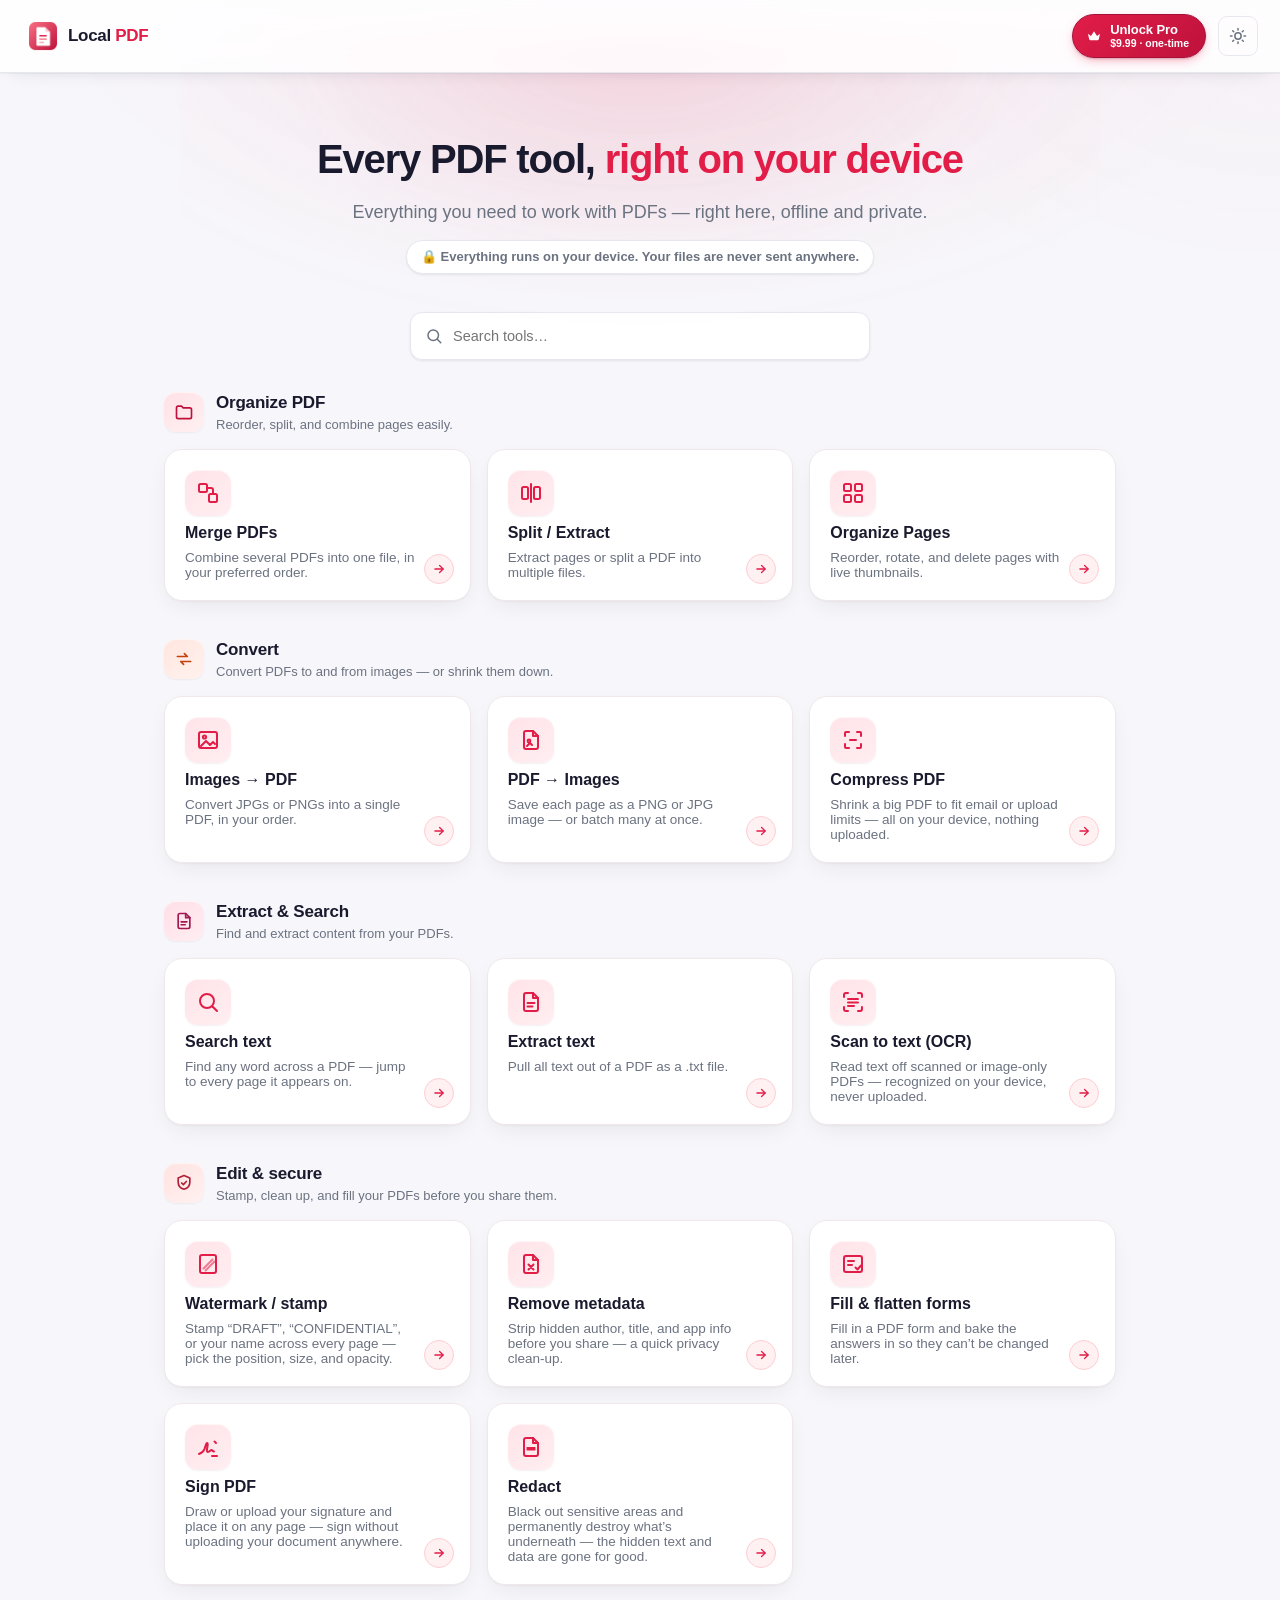
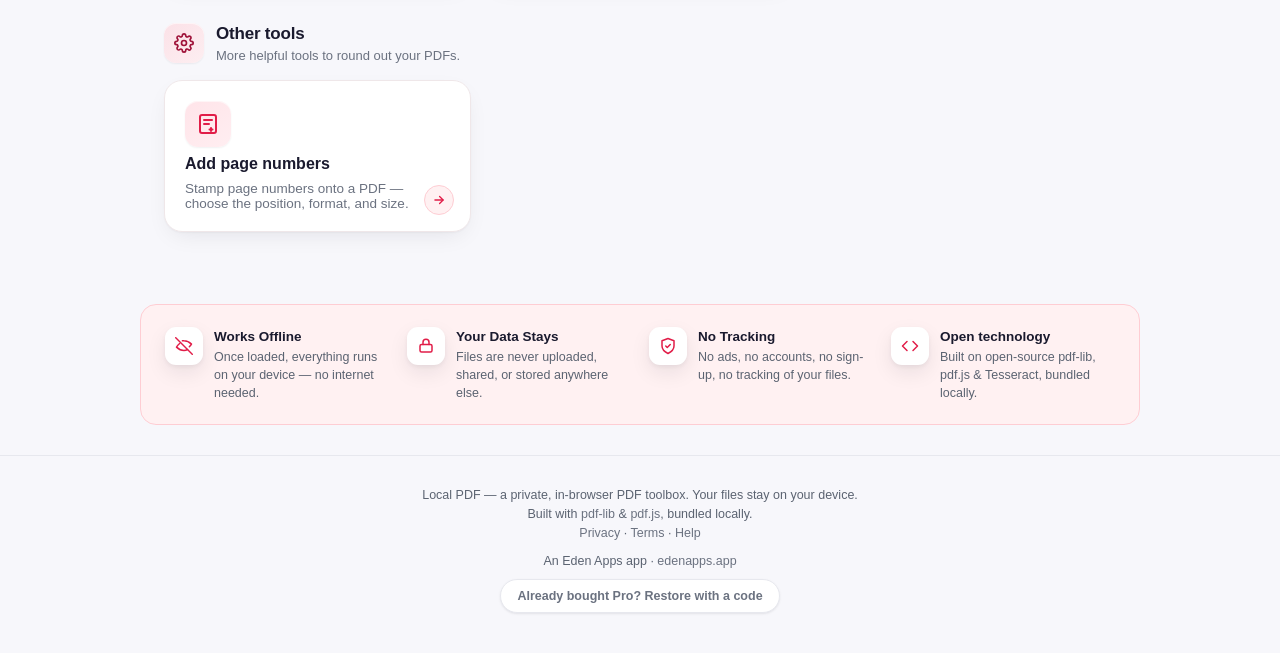
==== commit ed6c5ca4: "Deep-link restore guard: confirm before replacing this device's saved Pro code A ?restore= link for " ====
--- a/index.html
+++ b/index.html
@@ -4,8 +4,8 @@
   <meta charset="UTF-8">
   <meta http-equiv="Content-Security-Policy" content="default-src 'self'; script-src 'self' 'wasm-unsafe-eval' https://js.stripe.com; style-src 'self' 'unsafe-inline'; img-src 'self' data: blob: https://da08ctfrofx1b.cloudfront.net; font-src 'self'; connect-src 'self' https://api.revenuecat.com https://e.revenue.cat https://js.stripe.com; worker-src 'self' blob:; frame-src https://js.stripe.com; child-src 'self' blob:; object-src 'none'; base-uri 'self'; form-action 'none'">
   <meta name="viewport" content="width=device-width, initial-scale=1.0, viewport-fit=cover">
-  <title>Local PDF — Merge, Split & Organize PDFs in Your Browser</title>
-  <meta name="description" content="Merge, split, organize, and convert PDFs entirely in your browser. Your files never leave your device — no uploads, no accounts, no tracking.">
+  <title>Local PDF — Merge, Split & Organize PDFs on Your Device</title>
+  <meta name="description" content="Merge, split, organize, and convert PDFs right on your device. Your files never leave your device — no uploads, no accounts, no tracking.">
   <link rel="icon" href="assets/favicon.svg" type="image/svg+xml">
   <link rel="icon" type="image/png" sizes="32x32" href="assets/favicon-32.png">
   <link rel="icon" type="image/png" sizes="16x16" href="assets/favicon-16.png">
@@ -18,20 +18,20 @@
   <meta property="og:type" content="website">
   <meta property="og:site_name" content="Local PDF">
   <meta property="og:url" content="https://localpdfapp.com/">
-  <meta property="og:title" content="Local PDF — Every PDF tool, 100% in your browser">
-  <meta property="og:description" content="Merge, split, organize, and convert PDFs entirely in your browser. Your files never leave your device — no uploads, no accounts, no tracking.">
+  <meta property="og:title" content="Local PDF — Every PDF tool, right on your device">
+  <meta property="og:description" content="Merge, split, organize, and convert PDFs right on your device. Your files never leave your device — no uploads, no accounts, no tracking.">
   <meta property="og:image" content="https://localpdfapp.com/assets/og-image.png">
   <meta property="og:image:width" content="1200">
   <meta property="og:image:height" content="630">
-  <meta property="og:image:alt" content="Local PDF — 100% private, on your device">
+  <meta property="og:image:alt" content="Local PDF — private, on your device">
   <meta name="twitter:card" content="summary_large_image">
-  <meta name="twitter:title" content="Local PDF — Every PDF tool, 100% in your browser">
-  <meta name="twitter:description" content="Merge, split, organize, and convert PDFs entirely in your browser. Your files never leave your device — no uploads, no accounts, no tracking.">
+  <meta name="twitter:title" content="Local PDF — Every PDF tool, right on your device">
+  <meta name="twitter:description" content="Merge, split, organize, and convert PDFs right on your device. Your files never leave your device — no uploads, no accounts, no tracking.">
   <meta name="twitter:image" content="https://localpdfapp.com/assets/og-image.png">
-  <link rel="stylesheet" href="styles.css?v=0153bd2abb">
+  <link rel="stylesheet" href="styles.css?v=f15c8cd923">
   <!-- Apply saved/system theme before first paint (CSP-safe external script). -->
-  <script src="theme-boot.js?v=0153bd2abb"></script>
-  <script type="application/ld+json">{"@context":"https://schema.org","@type":"SoftwareApplication","name":"Local PDF","url":"https://localpdfapp.com/","description":"Merge, split, organize, and convert PDFs entirely in your browser. Your files never leave your device — no uploads, no accounts, no tracking.","applicationCategory":"UtilitiesApplication","operatingSystem":"Web browser","isAccessibleForFree":true,"browserRequirements":"Requires JavaScript. Runs entirely in the browser — no account, no upload.","publisher":{"@type":"Organization","name":"Local PDF"}}</script>
+  <script src="theme-boot.js?v=f15c8cd923"></script>
+  <script type="application/ld+json">{"@context":"https://schema.org","@type":"SoftwareApplication","name":"Local PDF","url":"https://localpdfapp.com/","description":"Merge, split, organize, and convert PDFs right on your device. Your files never leave your device — no uploads, no accounts, no tracking.","applicationCategory":"UtilitiesApplication","operatingSystem":"Web, iOS","isAccessibleForFree":true,"browserRequirements":"Requires JavaScript. Runs on your device — no account, no upload.","publisher":{"@type":"Organization","name":"Local PDF"}}</script>
 </head>
 <body>
   <a class="skip-link" href="#mainContent">Skip to content</a>
@@ -57,7 +57,7 @@
   <!-- ── HUB ─────────────────────────────────────────────────────── -->
   <div id="hub">
     <div class="hero">
-      <h1>Every PDF tool, <span class="accent">100% in your browser</span></h1>
+      <h1>Every PDF tool, <span class="accent">right on your device</span></h1>
       <p>Everything you need to work with PDFs — right here, offline and private.</p>
       <div class="reassure">🔒 Everything runs on your device. Your files are never sent anywhere.</div>
     </div>
@@ -80,7 +80,7 @@
       </div>
       <div class="trust-item">
         <span class="trust-ico" aria-hidden="true"><svg viewBox="0 0 24 24" fill="none" stroke="currentColor" stroke-width="2" stroke-linecap="round" stroke-linejoin="round"><path d="M12 22s8-4 8-10V5l-8-3-8 3v7c0 6 8 10 8 10z"/><path d="m9 12 2 2 4-4"/></svg></span>
-        <div class="trust-text"><b>No Tracking</b><span>No analytics, no ads, no accounts, no sign-up.</span></div>
+        <div class="trust-text"><b>No Tracking</b><span>No ads, no accounts, no sign-up, no tracking of your files.</span></div>
       </div>
       <div class="trust-item">
         <span class="trust-ico" aria-hidden="true"><svg viewBox="0 0 24 24" fill="none" stroke="currentColor" stroke-width="2" stroke-linecap="round" stroke-linejoin="round"><path d="m8 6-6 6 6 6"/><path d="m16 6 6 6-6 6"/></svg></span>
@@ -114,7 +114,7 @@
        lazy-load only when the OCR tool actually runs). Vendored fully offline —
        no CDN — see lib/tesseract/. Requires 'wasm-unsafe-eval' in the CSP above. -->
   <script src="lib/tesseract/tesseract.min.js"></script>
-  <script src="billing.js?v=0153bd2abb"></script>
-  <script src="app.js?v=0153bd2abb"></script>
+  <script src="billing.js?v=f15c8cd923"></script>
+  <script src="app.js?v=f15c8cd923"></script>
 </body>
 </html>
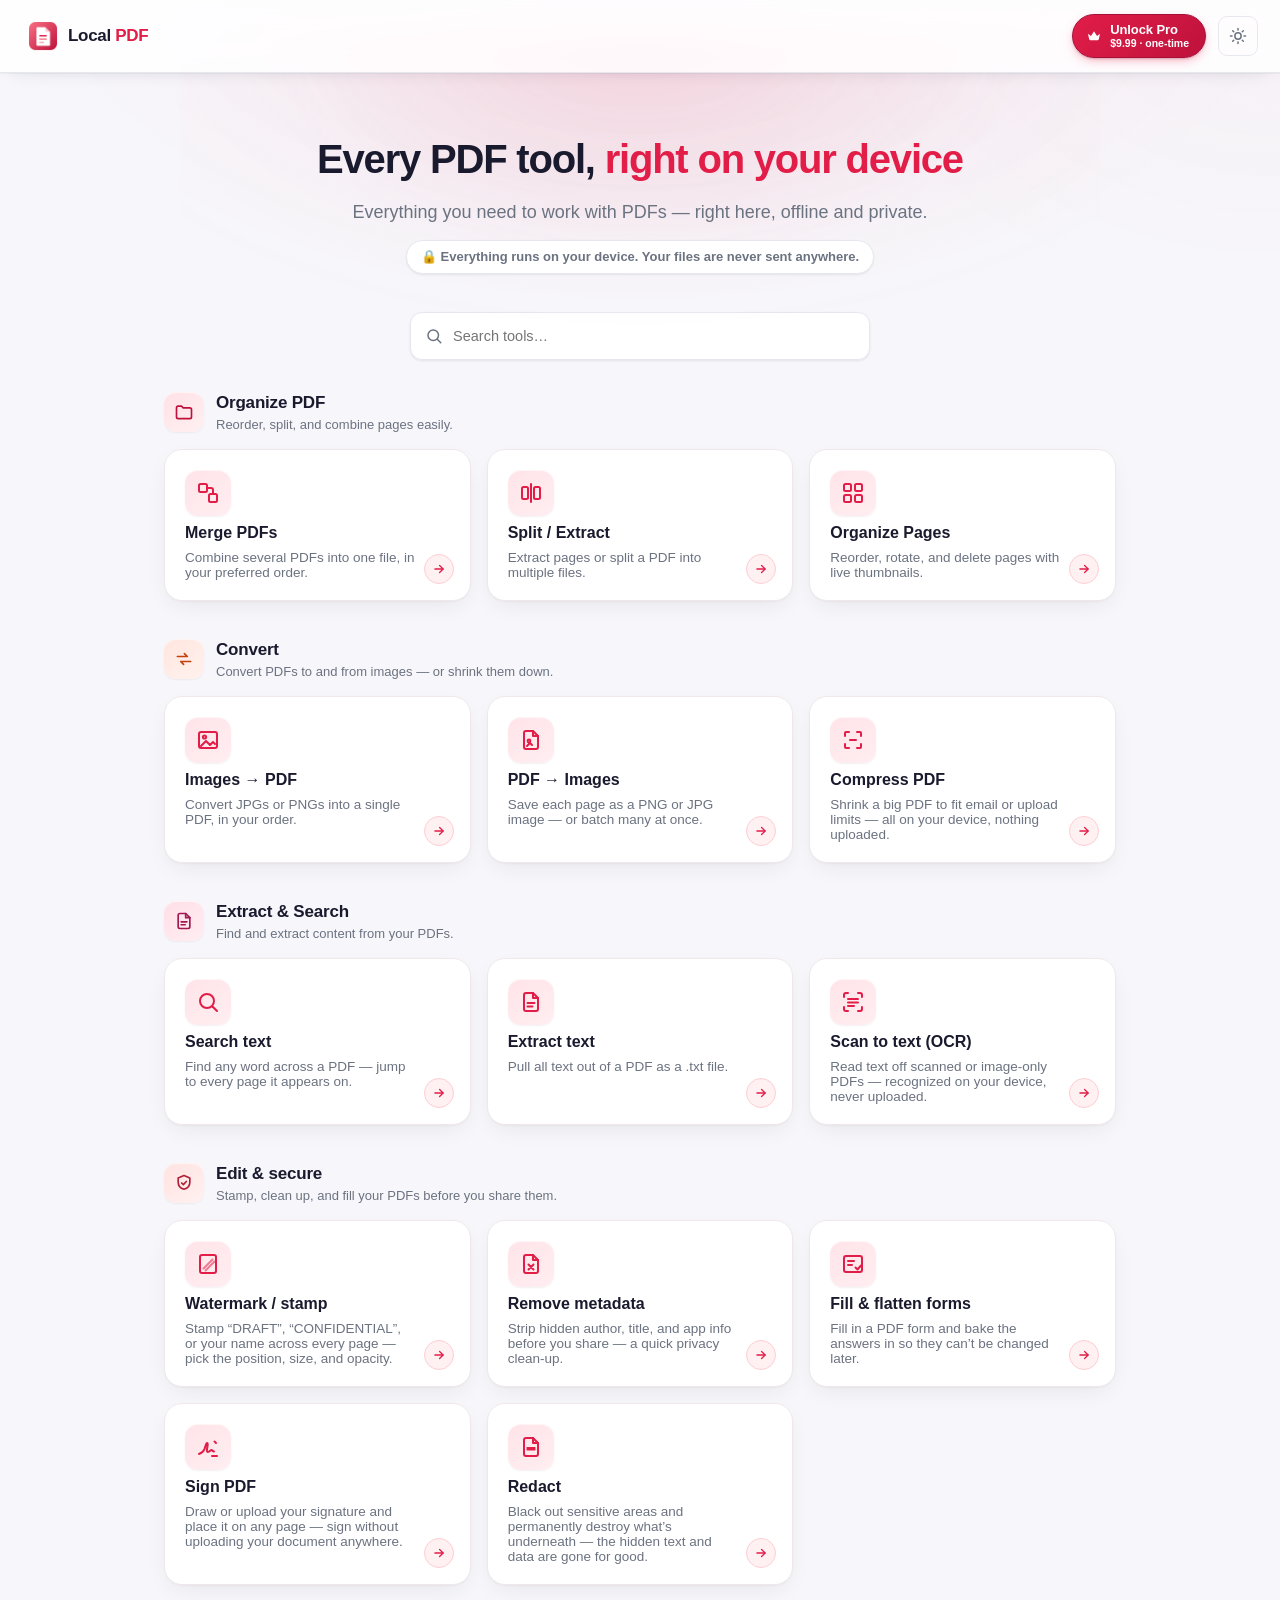
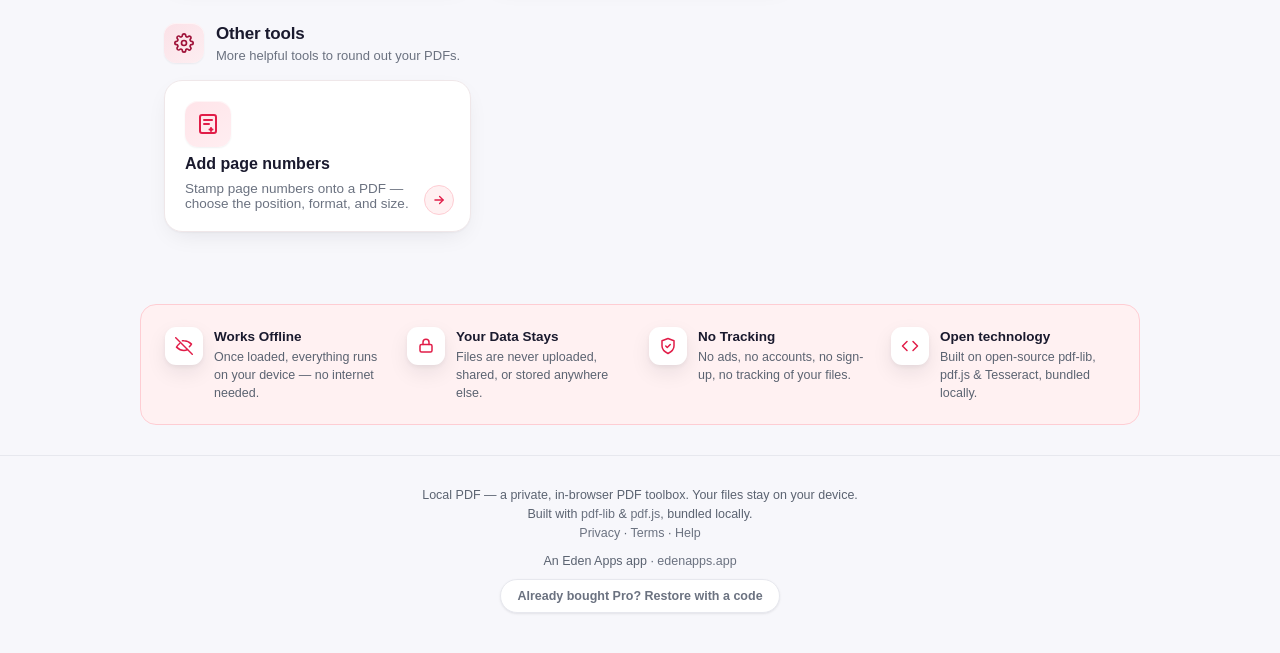
==== commit 741133dd: "Drop the iOS "100% Offline" superlative; retire the dead hero copy swap The native trust-band swap n" ====
--- a/index.html
+++ b/index.html
@@ -28,9 +28,9 @@
   <meta name="twitter:title" content="Local PDF — Every PDF tool, right on your device">
   <meta name="twitter:description" content="Merge, split, organize, and convert PDFs right on your device. Your files never leave your device — no uploads, no accounts, no tracking.">
   <meta name="twitter:image" content="https://localpdfapp.com/assets/og-image.png">
-  <link rel="stylesheet" href="styles.css?v=f15c8cd923">
+  <link rel="stylesheet" href="styles.css?v=931bfccfee">
   <!-- Apply saved/system theme before first paint (CSP-safe external script). -->
-  <script src="theme-boot.js?v=f15c8cd923"></script>
+  <script src="theme-boot.js?v=931bfccfee"></script>
   <script type="application/ld+json">{"@context":"https://schema.org","@type":"SoftwareApplication","name":"Local PDF","url":"https://localpdfapp.com/","description":"Merge, split, organize, and convert PDFs right on your device. Your files never leave your device — no uploads, no accounts, no tracking.","applicationCategory":"UtilitiesApplication","operatingSystem":"Web, iOS","isAccessibleForFree":true,"browserRequirements":"Requires JavaScript. Runs on your device — no account, no upload.","publisher":{"@type":"Organization","name":"Local PDF"}}</script>
 </head>
 <body>
@@ -114,7 +114,7 @@
        lazy-load only when the OCR tool actually runs). Vendored fully offline —
        no CDN — see lib/tesseract/. Requires 'wasm-unsafe-eval' in the CSP above. -->
   <script src="lib/tesseract/tesseract.min.js"></script>
-  <script src="billing.js?v=f15c8cd923"></script>
-  <script src="app.js?v=f15c8cd923"></script>
+  <script src="billing.js?v=931bfccfee"></script>
+  <script src="app.js?v=931bfccfee"></script>
 </body>
 </html>
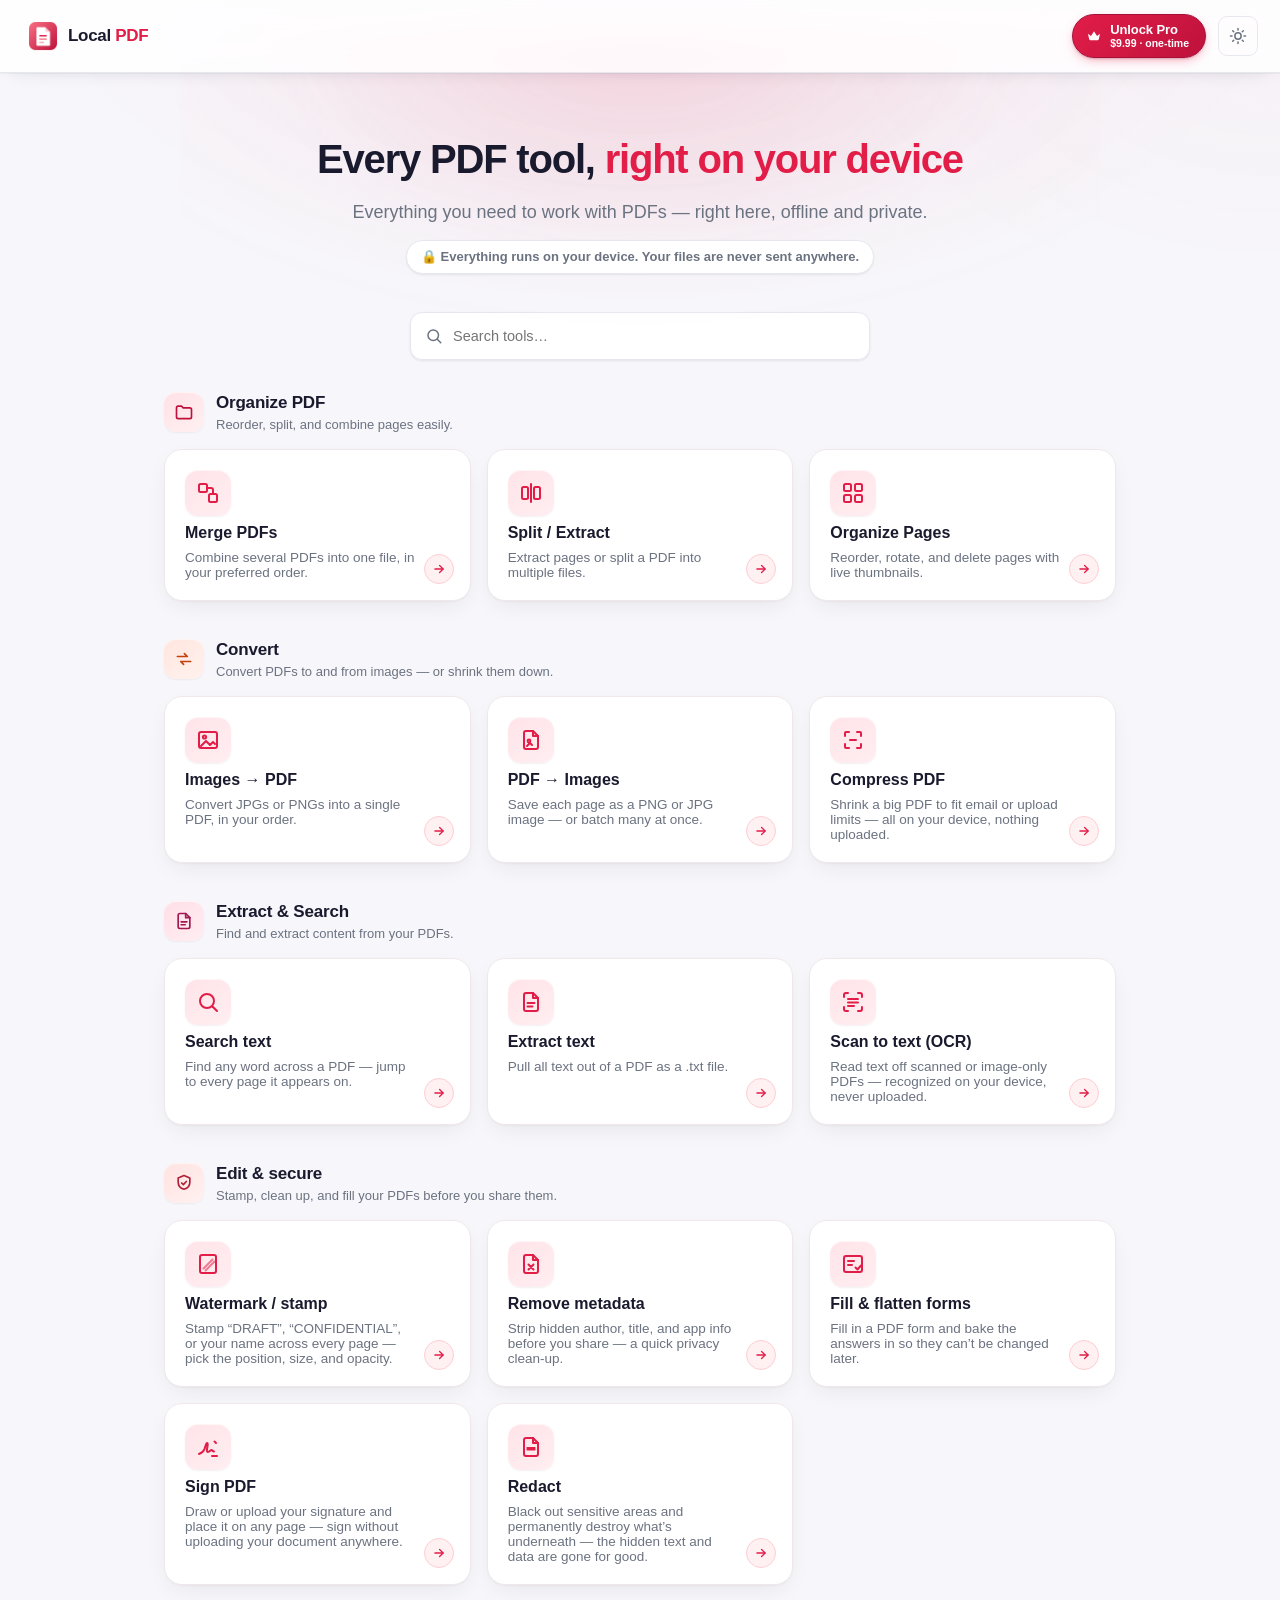
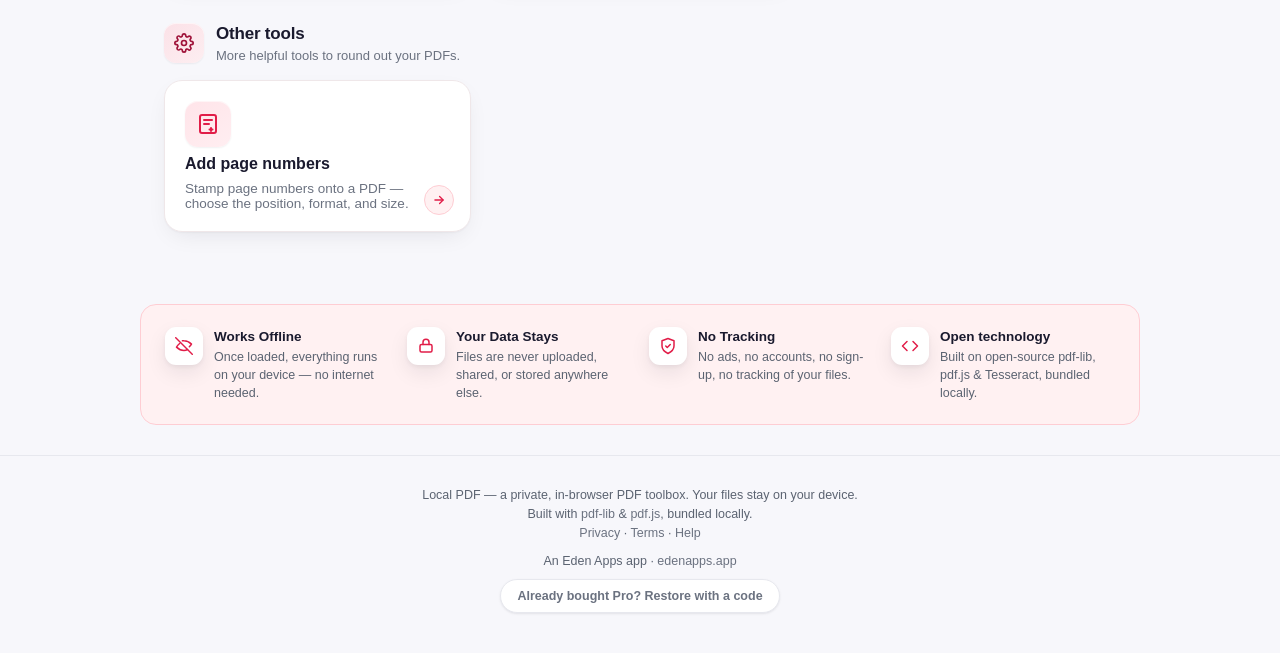
==== commit 824ef670: "Guard on active Pro, not on a stored code; fix dead build:billing post-check Audit (3 Opus agents) f" ====
--- a/index.html
+++ b/index.html
@@ -5,7 +5,7 @@
   <meta http-equiv="Content-Security-Policy" content="default-src 'self'; script-src 'self' 'wasm-unsafe-eval' https://js.stripe.com; style-src 'self' 'unsafe-inline'; img-src 'self' data: blob: https://da08ctfrofx1b.cloudfront.net; font-src 'self'; connect-src 'self' https://api.revenuecat.com https://e.revenue.cat https://js.stripe.com; worker-src 'self' blob:; frame-src https://js.stripe.com; child-src 'self' blob:; object-src 'none'; base-uri 'self'; form-action 'none'">
   <meta name="viewport" content="width=device-width, initial-scale=1.0, viewport-fit=cover">
   <title>Local PDF — Merge, Split & Organize PDFs on Your Device</title>
-  <meta name="description" content="Merge, split, organize, and convert PDFs right on your device. Your files never leave your device — no uploads, no accounts, no tracking.">
+  <meta name="description" content="Merge, split, organize, and convert PDFs right on your device. Your files never leave your device — no uploads, no accounts, no cross-app tracking.">
   <link rel="icon" href="assets/favicon.svg" type="image/svg+xml">
   <link rel="icon" type="image/png" sizes="32x32" href="assets/favicon-32.png">
   <link rel="icon" type="image/png" sizes="16x16" href="assets/favicon-16.png">
@@ -19,19 +19,19 @@
   <meta property="og:site_name" content="Local PDF">
   <meta property="og:url" content="https://localpdfapp.com/">
   <meta property="og:title" content="Local PDF — Every PDF tool, right on your device">
-  <meta property="og:description" content="Merge, split, organize, and convert PDFs right on your device. Your files never leave your device — no uploads, no accounts, no tracking.">
+  <meta property="og:description" content="Merge, split, organize, and convert PDFs right on your device. Your files never leave your device — no uploads, no accounts, no cross-app tracking.">
   <meta property="og:image" content="https://localpdfapp.com/assets/og-image.png">
   <meta property="og:image:width" content="1200">
   <meta property="og:image:height" content="630">
   <meta property="og:image:alt" content="Local PDF — private, on your device">
   <meta name="twitter:card" content="summary_large_image">
   <meta name="twitter:title" content="Local PDF — Every PDF tool, right on your device">
-  <meta name="twitter:description" content="Merge, split, organize, and convert PDFs right on your device. Your files never leave your device — no uploads, no accounts, no tracking.">
+  <meta name="twitter:description" content="Merge, split, organize, and convert PDFs right on your device. Your files never leave your device — no uploads, no accounts, no cross-app tracking.">
   <meta name="twitter:image" content="https://localpdfapp.com/assets/og-image.png">
-  <link rel="stylesheet" href="styles.css?v=931bfccfee">
+  <link rel="stylesheet" href="styles.css?v=1d95b15bfe">
   <!-- Apply saved/system theme before first paint (CSP-safe external script). -->
-  <script src="theme-boot.js?v=931bfccfee"></script>
-  <script type="application/ld+json">{"@context":"https://schema.org","@type":"SoftwareApplication","name":"Local PDF","url":"https://localpdfapp.com/","description":"Merge, split, organize, and convert PDFs right on your device. Your files never leave your device — no uploads, no accounts, no tracking.","applicationCategory":"UtilitiesApplication","operatingSystem":"Web, iOS","isAccessibleForFree":true,"browserRequirements":"Requires JavaScript. Runs on your device — no account, no upload.","publisher":{"@type":"Organization","name":"Local PDF"}}</script>
+  <script src="theme-boot.js?v=1d95b15bfe"></script>
+  <script type="application/ld+json">{"@context":"https://schema.org","@type":"SoftwareApplication","name":"Local PDF","url":"https://localpdfapp.com/","description":"Merge, split, organize, and convert PDFs right on your device. Your files never leave your device — no uploads, no accounts, no cross-app tracking.","applicationCategory":"UtilitiesApplication","operatingSystem":"Web, iOS","isAccessibleForFree":true,"browserRequirements":"Requires JavaScript. Runs on your device — no account, no upload.","publisher":{"@type":"Organization","name":"Local PDF"}}</script>
 </head>
 <body>
   <a class="skip-link" href="#mainContent">Skip to content</a>
@@ -114,7 +114,7 @@
        lazy-load only when the OCR tool actually runs). Vendored fully offline —
        no CDN — see lib/tesseract/. Requires 'wasm-unsafe-eval' in the CSP above. -->
   <script src="lib/tesseract/tesseract.min.js"></script>
-  <script src="billing.js?v=931bfccfee"></script>
-  <script src="app.js?v=931bfccfee"></script>
+  <script src="billing.js?v=1d95b15bfe"></script>
+  <script src="app.js?v=1d95b15bfe"></script>
 </body>
 </html>
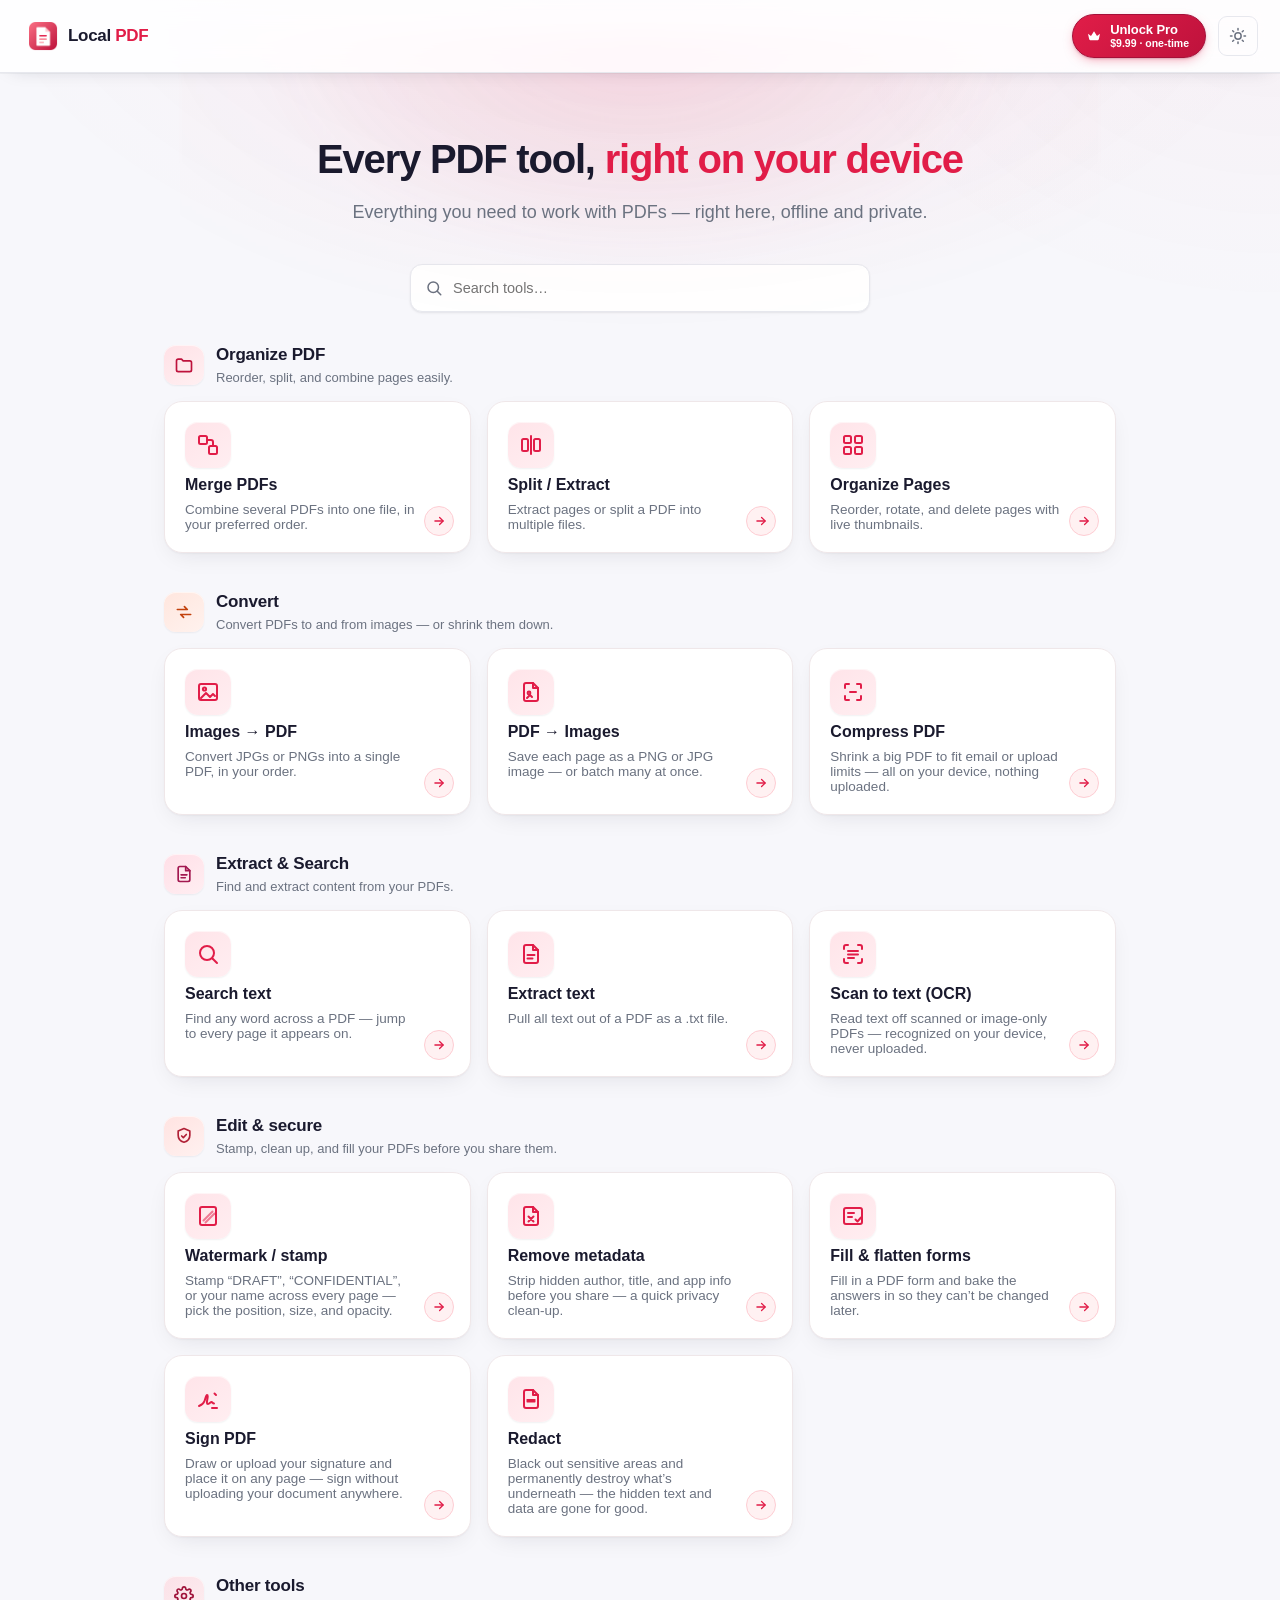
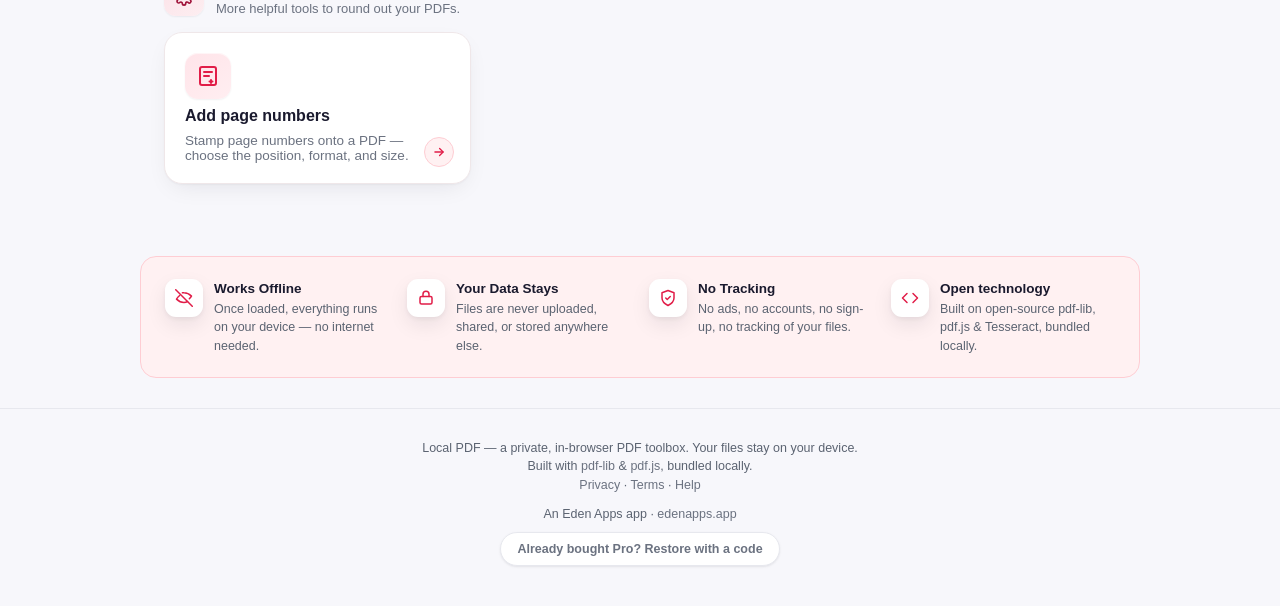
==== commit 220909c2: "1.0.1 web build: price guards, honest celebration copy, remove redundant hero pill" ====
--- a/index.html
+++ b/index.html
@@ -28,9 +28,9 @@
   <meta name="twitter:title" content="Local PDF — Every PDF tool, right on your device">
   <meta name="twitter:description" content="Merge, split, organize, and convert PDFs right on your device. Your files never leave your device — no uploads, no accounts, no cross-app tracking.">
   <meta name="twitter:image" content="https://localpdfapp.com/assets/og-image.png">
-  <link rel="stylesheet" href="styles.css?v=1d95b15bfe">
+  <link rel="stylesheet" href="styles.css?v=9e59b2ee20">
   <!-- Apply saved/system theme before first paint (CSP-safe external script). -->
-  <script src="theme-boot.js?v=1d95b15bfe"></script>
+  <script src="theme-boot.js?v=9e59b2ee20"></script>
   <script type="application/ld+json">{"@context":"https://schema.org","@type":"SoftwareApplication","name":"Local PDF","url":"https://localpdfapp.com/","description":"Merge, split, organize, and convert PDFs right on your device. Your files never leave your device — no uploads, no accounts, no cross-app tracking.","applicationCategory":"UtilitiesApplication","operatingSystem":"Web, iOS","isAccessibleForFree":true,"browserRequirements":"Requires JavaScript. Runs on your device — no account, no upload.","publisher":{"@type":"Organization","name":"Local PDF"}}</script>
 </head>
 <body>
@@ -59,7 +59,6 @@
     <div class="hero">
       <h1>Every PDF tool, <span class="accent">right on your device</span></h1>
       <p>Everything you need to work with PDFs — right here, offline and private.</p>
-      <div class="reassure">🔒 Everything runs on your device. Your files are never sent anywhere.</div>
     </div>
     <div class="wrap" id="mainContent" tabindex="-1">
       <div class="tool-search">
@@ -114,7 +113,7 @@
        lazy-load only when the OCR tool actually runs). Vendored fully offline —
        no CDN — see lib/tesseract/. Requires 'wasm-unsafe-eval' in the CSP above. -->
   <script src="lib/tesseract/tesseract.min.js"></script>
-  <script src="billing.js?v=1d95b15bfe"></script>
-  <script src="app.js?v=1d95b15bfe"></script>
+  <script src="billing.js?v=9e59b2ee20"></script>
+  <script src="app.js?v=9e59b2ee20"></script>
 </body>
 </html>
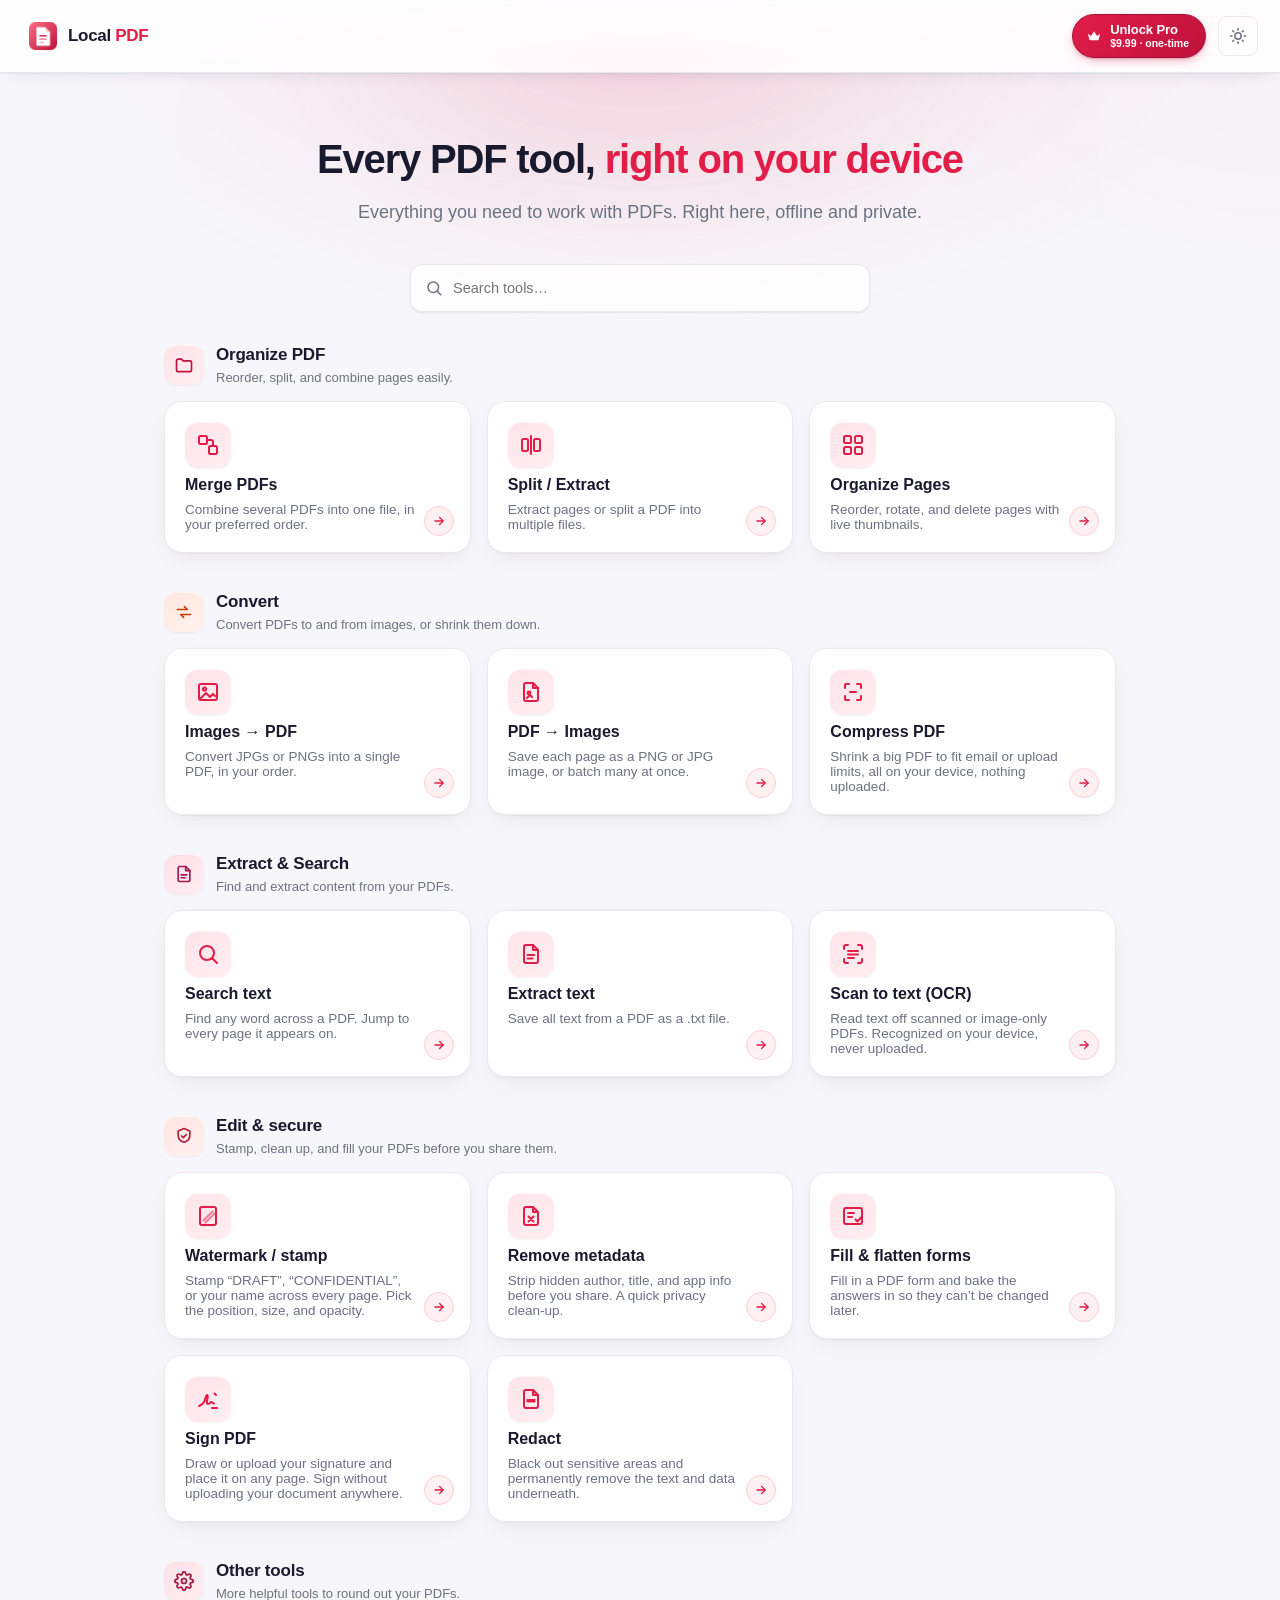
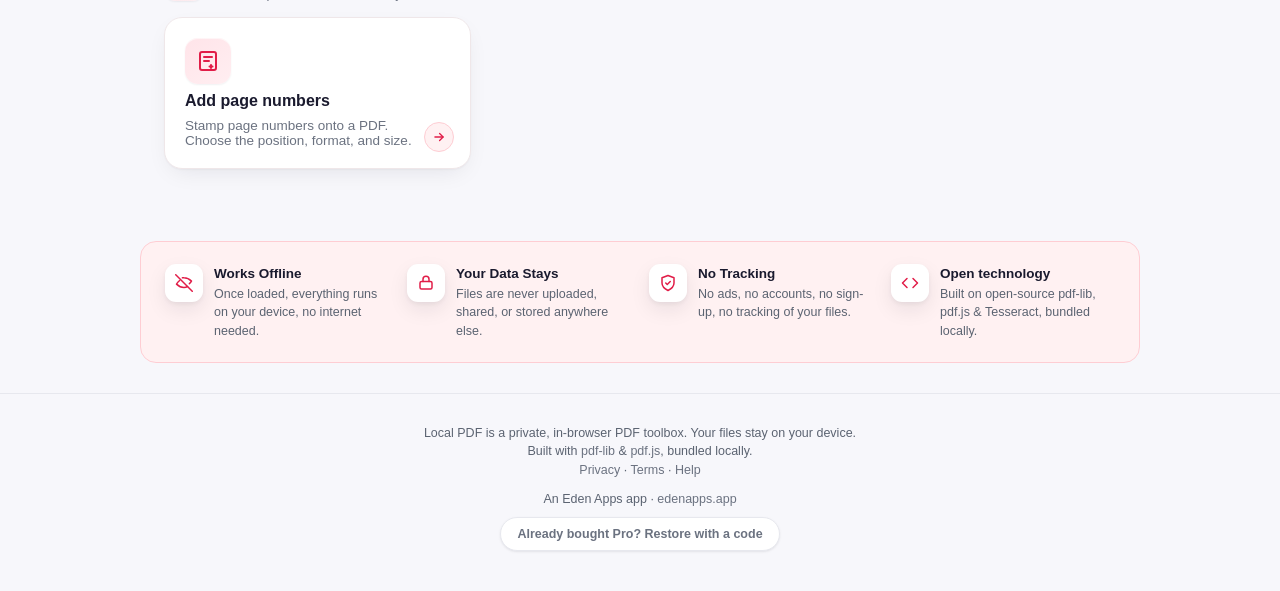
==== commit 6cd44e3f: "One-time purchase wording, restored punctuation and clearer Help and Privacy pages Retires subscript" ====
--- a/index.html
+++ b/index.html
@@ -4,8 +4,8 @@
   <meta charset="UTF-8">
   <meta http-equiv="Content-Security-Policy" content="default-src 'self'; script-src 'self' 'wasm-unsafe-eval' https://js.stripe.com; style-src 'self' 'unsafe-inline'; img-src 'self' data: blob: https://da08ctfrofx1b.cloudfront.net; font-src 'self'; connect-src 'self' https://api.revenuecat.com https://e.revenue.cat https://js.stripe.com; worker-src 'self' blob:; frame-src https://js.stripe.com; child-src 'self' blob:; object-src 'none'; base-uri 'self'; form-action 'none'">
   <meta name="viewport" content="width=device-width, initial-scale=1.0, viewport-fit=cover">
-  <title>Local PDF — Merge, Split & Organize PDFs on Your Device</title>
-  <meta name="description" content="Merge, split, organize, and convert PDFs right on your device. Your files never leave your device — no uploads, no accounts, no cross-app tracking.">
+  <title>Local PDF: Merge, Split & Organize PDFs on Your Device</title>
+  <meta name="description" content="Merge, split, organize, and convert PDFs right on your device. Your files never leave your device, no uploads, no accounts, no cross-app tracking.">
   <link rel="icon" href="assets/favicon.svg" type="image/svg+xml">
   <link rel="icon" type="image/png" sizes="32x32" href="assets/favicon-32.png">
   <link rel="icon" type="image/png" sizes="16x16" href="assets/favicon-16.png">
@@ -18,32 +18,32 @@
   <meta property="og:type" content="website">
   <meta property="og:site_name" content="Local PDF">
   <meta property="og:url" content="https://localpdfapp.com/">
-  <meta property="og:title" content="Local PDF — Every PDF tool, right on your device">
-  <meta property="og:description" content="Merge, split, organize, and convert PDFs right on your device. Your files never leave your device — no uploads, no accounts, no cross-app tracking.">
+  <meta property="og:title" content="Local PDF: Every PDF tool, right on your device">
+  <meta property="og:description" content="Merge, split, organize, and convert PDFs right on your device. Your files never leave your device, no uploads, no accounts, no cross-app tracking.">
   <meta property="og:image" content="https://localpdfapp.com/assets/og-image.png">
   <meta property="og:image:width" content="1200">
   <meta property="og:image:height" content="630">
-  <meta property="og:image:alt" content="Local PDF — private, on your device">
+  <meta property="og:image:alt" content="Local PDF: private, on your device">
   <meta name="twitter:card" content="summary_large_image">
-  <meta name="twitter:title" content="Local PDF — Every PDF tool, right on your device">
-  <meta name="twitter:description" content="Merge, split, organize, and convert PDFs right on your device. Your files never leave your device — no uploads, no accounts, no cross-app tracking.">
+  <meta name="twitter:title" content="Local PDF: Every PDF tool, right on your device">
+  <meta name="twitter:description" content="Merge, split, organize, and convert PDFs right on your device. Your files never leave your device, no uploads, no accounts, no cross-app tracking.">
   <meta name="twitter:image" content="https://localpdfapp.com/assets/og-image.png">
-  <link rel="stylesheet" href="styles.css?v=9e59b2ee20">
+  <link rel="stylesheet" href="styles.css?v=dbc8b22bfd">
   <!-- Apply saved/system theme before first paint (CSP-safe external script). -->
-  <script src="theme-boot.js?v=9e59b2ee20"></script>
+  <script src="theme-boot.js?v=dbc8b22bfd"></script>
   <script type="application/ld+json">{"@context":"https://schema.org","@type":"SoftwareApplication","name":"Local PDF","url":"https://localpdfapp.com/","description":"Merge, split, organize, and convert PDFs right on your device. Your files never leave your device — no uploads, no accounts, no cross-app tracking.","applicationCategory":"UtilitiesApplication","operatingSystem":"Web, iOS","isAccessibleForFree":true,"browserRequirements":"Requires JavaScript. Runs on your device — no account, no upload.","publisher":{"@type":"Organization","name":"Local PDF"}}</script>
 </head>
 <body>
   <a class="skip-link" href="#mainContent">Skip to content</a>
   <div class="topbar">
-    <button type="button" class="logo" id="logo" aria-label="Local PDF — back to all tools">
+    <button type="button" class="logo" id="logo" aria-label="Local PDF: back to all tools">
       <img src="assets/brand-icon-512.png" alt="Local PDF logo" class="brand-logo" width="30" height="30">
       <b>Local <span class="wm-accent">PDF</span></b>
     </button>
     <div class="topbar-right">
       <!-- Quiet "Unlock Pro" front door to the existing paywall. Hidden for owners
            (app.js hides it whenever Billing.isPro() is true). Opens showProModal(). -->
-      <button type="button" class="unlock-pro hidden" id="unlockProBtn" title="Batch-process a whole folder into one ZIP — $9.99 · one-time" aria-label="Unlock Pro — batch-process a whole folder into one ZIP, $9.99 one-time">
+      <button type="button" class="unlock-pro hidden" id="unlockProBtn" title="Batch-process a whole folder into one ZIP, $9.99 · one-time" aria-label="Unlock Pro. Batch-process a whole folder into one ZIP, $9.99 one-time">
         <svg class="unlock-pro-crown" aria-hidden="true" viewBox="0 0 24 24" fill="currentColor"><path d="M3 8.5 7.5 12 12 5l4.5 7L21 8.5 19.2 17a1.5 1.5 0 0 1-1.47 1.19H6.27A1.5 1.5 0 0 1 4.8 17z"/></svg>
         <span class="unlock-pro-text">
           <span class="unlock-pro-label">Unlock Pro</span>
@@ -58,20 +58,20 @@
   <div id="hub">
     <div class="hero">
       <h1>Every PDF tool, <span class="accent">right on your device</span></h1>
-      <p>Everything you need to work with PDFs — right here, offline and private.</p>
+      <p>Everything you need to work with PDFs. Right here, offline and private.</p>
     </div>
     <div class="wrap" id="mainContent" tabindex="-1">
       <div class="tool-search">
         <svg aria-hidden="true" viewBox="0 0 24 24" fill="none" stroke="currentColor" stroke-width="2" stroke-linecap="round" stroke-linejoin="round"><circle cx="11" cy="11" r="7"/><path d="m21 21-4.3-4.3"/></svg>
         <input type="search" id="toolSearch" placeholder="Search tools…" aria-label="Search tools" autocomplete="off">
       </div>
-      <p id="toolSearchEmpty" class="tool-search-empty hidden" role="status">No tools match your search — try a different word.</p>
+      <p id="toolSearchEmpty" class="tool-search-empty hidden" role="status">No tools match your search. Try a different word.</p>
       <div id="toolGrid" class="tool-sections"></div>
     </div>
     <div class="trust-band" aria-label="Privacy promises">
       <div class="trust-item">
         <span class="trust-ico" aria-hidden="true"><svg viewBox="0 0 24 24" fill="none" stroke="currentColor" stroke-width="2" stroke-linecap="round" stroke-linejoin="round"><path d="M1 1l22 22"/><path d="M16.7 16.7A10.9 10.9 0 0 1 12 18c-5.5 0-10-4.5-10-4.5a20 20 0 0 1 4.2-4.9"/><path d="M9.9 5.1A10.9 10.9 0 0 1 12 5c5.5 0 10 4.5 10 4.5a19.9 19.9 0 0 1-2.9 3.6"/></svg></span>
-        <div class="trust-text"><b>Works Offline</b><span>Once loaded, everything runs on your device — no internet needed.</span></div>
+        <div class="trust-text"><b>Works Offline</b><span>Once loaded, everything runs on your device, no internet needed.</span></div>
       </div>
       <div class="trust-item">
         <span class="trust-ico" aria-hidden="true"><svg viewBox="0 0 24 24" fill="none" stroke="currentColor" stroke-width="2" stroke-linecap="round" stroke-linejoin="round"><rect x="4" y="10" width="16" height="10" rx="2"/><path d="M8 10V7a4 4 0 0 1 8 0v3"/></svg></span>
@@ -92,7 +92,7 @@
   <div id="workspace" class="workspace hidden"></div>
 
   <footer>
-    Local PDF — a private, in-browser PDF toolbox. Your files stay on your device.<br>
+    Local PDF is a private, in-browser PDF toolbox. Your files stay on your device.<br>
     Built with <a href="https://pdf-lib.js.org" target="_blank" rel="noopener">pdf-lib</a> &amp; <a href="https://mozilla.github.io/pdf.js/" target="_blank" rel="noopener">pdf.js</a>, bundled locally.<br>
     <a href="privacy.html">Privacy</a> · <a href="https://edenapps.app/terms.html" target="_blank" rel="noopener">Terms</a> · <a href="support.html">Help</a><br>
     <span class="footer-byline">An Eden Apps app · <a href="https://edenapps.app" target="_blank" rel="noopener">edenapps.app</a></span>
@@ -113,7 +113,7 @@
        lazy-load only when the OCR tool actually runs). Vendored fully offline —
        no CDN — see lib/tesseract/. Requires 'wasm-unsafe-eval' in the CSP above. -->
   <script src="lib/tesseract/tesseract.min.js"></script>
-  <script src="billing.js?v=9e59b2ee20"></script>
-  <script src="app.js?v=9e59b2ee20"></script>
+  <script src="billing.js?v=dbc8b22bfd"></script>
+  <script src="app.js?v=dbc8b22bfd"></script>
 </body>
 </html>
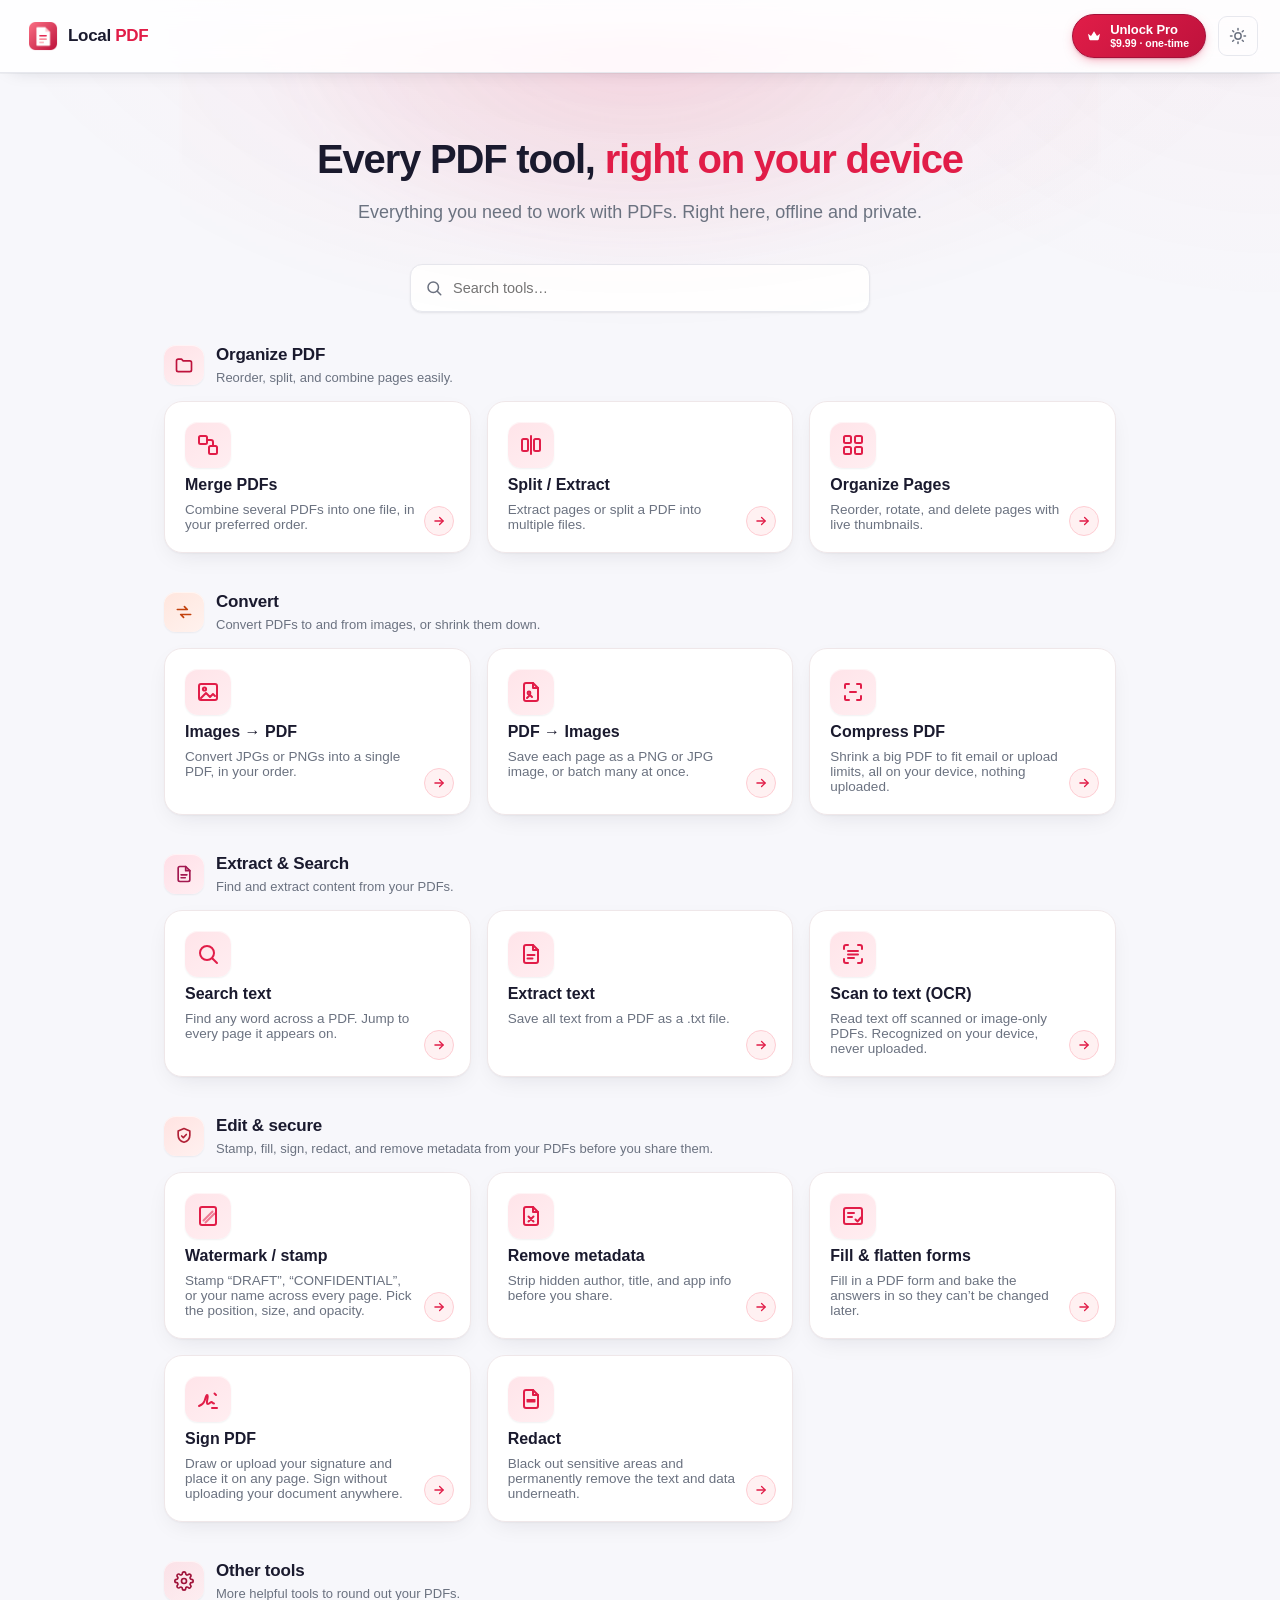
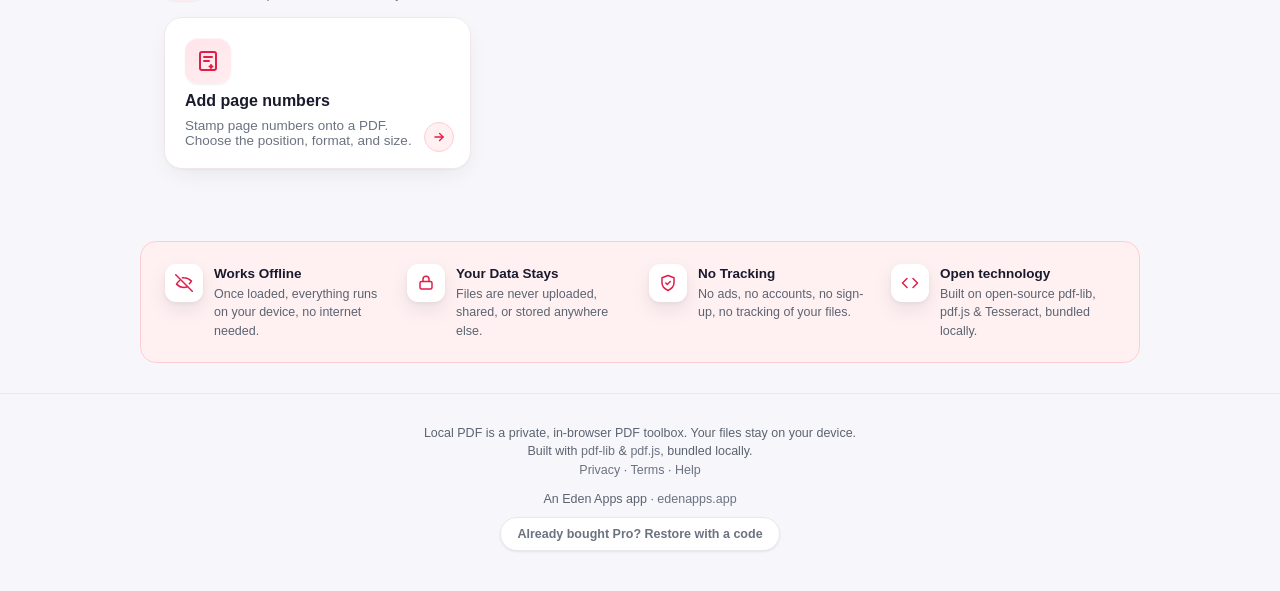
==== commit bb8c5f8e: "Accurate network and price notes, export cleanup, quieter share cancel Privacy and Help now say when" ====
--- a/index.html
+++ b/index.html
@@ -28,9 +28,9 @@
   <meta name="twitter:title" content="Local PDF: Every PDF tool, right on your device">
   <meta name="twitter:description" content="Merge, split, organize, and convert PDFs right on your device. Your files never leave your device, no uploads, no accounts, no cross-app tracking.">
   <meta name="twitter:image" content="https://localpdfapp.com/assets/og-image.png">
-  <link rel="stylesheet" href="styles.css?v=dbc8b22bfd">
+  <link rel="stylesheet" href="styles.css?v=b078db8af5">
   <!-- Apply saved/system theme before first paint (CSP-safe external script). -->
-  <script src="theme-boot.js?v=dbc8b22bfd"></script>
+  <script src="theme-boot.js?v=b078db8af5"></script>
   <script type="application/ld+json">{"@context":"https://schema.org","@type":"SoftwareApplication","name":"Local PDF","url":"https://localpdfapp.com/","description":"Merge, split, organize, and convert PDFs right on your device. Your files never leave your device — no uploads, no accounts, no cross-app tracking.","applicationCategory":"UtilitiesApplication","operatingSystem":"Web, iOS","isAccessibleForFree":true,"browserRequirements":"Requires JavaScript. Runs on your device — no account, no upload.","publisher":{"@type":"Organization","name":"Local PDF"}}</script>
 </head>
 <body>
@@ -43,7 +43,7 @@
     <div class="topbar-right">
       <!-- Quiet "Unlock Pro" front door to the existing paywall. Hidden for owners
            (app.js hides it whenever Billing.isPro() is true). Opens showProModal(). -->
-      <button type="button" class="unlock-pro hidden" id="unlockProBtn" title="Batch-process a whole folder into one ZIP, $9.99 · one-time" aria-label="Unlock Pro. Batch-process a whole folder into one ZIP, $9.99 one-time">
+      <button type="button" class="unlock-pro hidden" id="unlockProBtn" title="Batch-process many PDFs into one ZIP, $9.99 · one-time" aria-label="Unlock Pro. Batch-process many PDFs into one ZIP, $9.99 one-time">
         <svg class="unlock-pro-crown" aria-hidden="true" viewBox="0 0 24 24" fill="currentColor"><path d="M3 8.5 7.5 12 12 5l4.5 7L21 8.5 19.2 17a1.5 1.5 0 0 1-1.47 1.19H6.27A1.5 1.5 0 0 1 4.8 17z"/></svg>
         <span class="unlock-pro-text">
           <span class="unlock-pro-label">Unlock Pro</span>
@@ -113,7 +113,7 @@
        lazy-load only when the OCR tool actually runs). Vendored fully offline —
        no CDN — see lib/tesseract/. Requires 'wasm-unsafe-eval' in the CSP above. -->
   <script src="lib/tesseract/tesseract.min.js"></script>
-  <script src="billing.js?v=dbc8b22bfd"></script>
-  <script src="app.js?v=dbc8b22bfd"></script>
+  <script src="billing.js?v=b078db8af5"></script>
+  <script src="app.js?v=b078db8af5"></script>
 </body>
 </html>
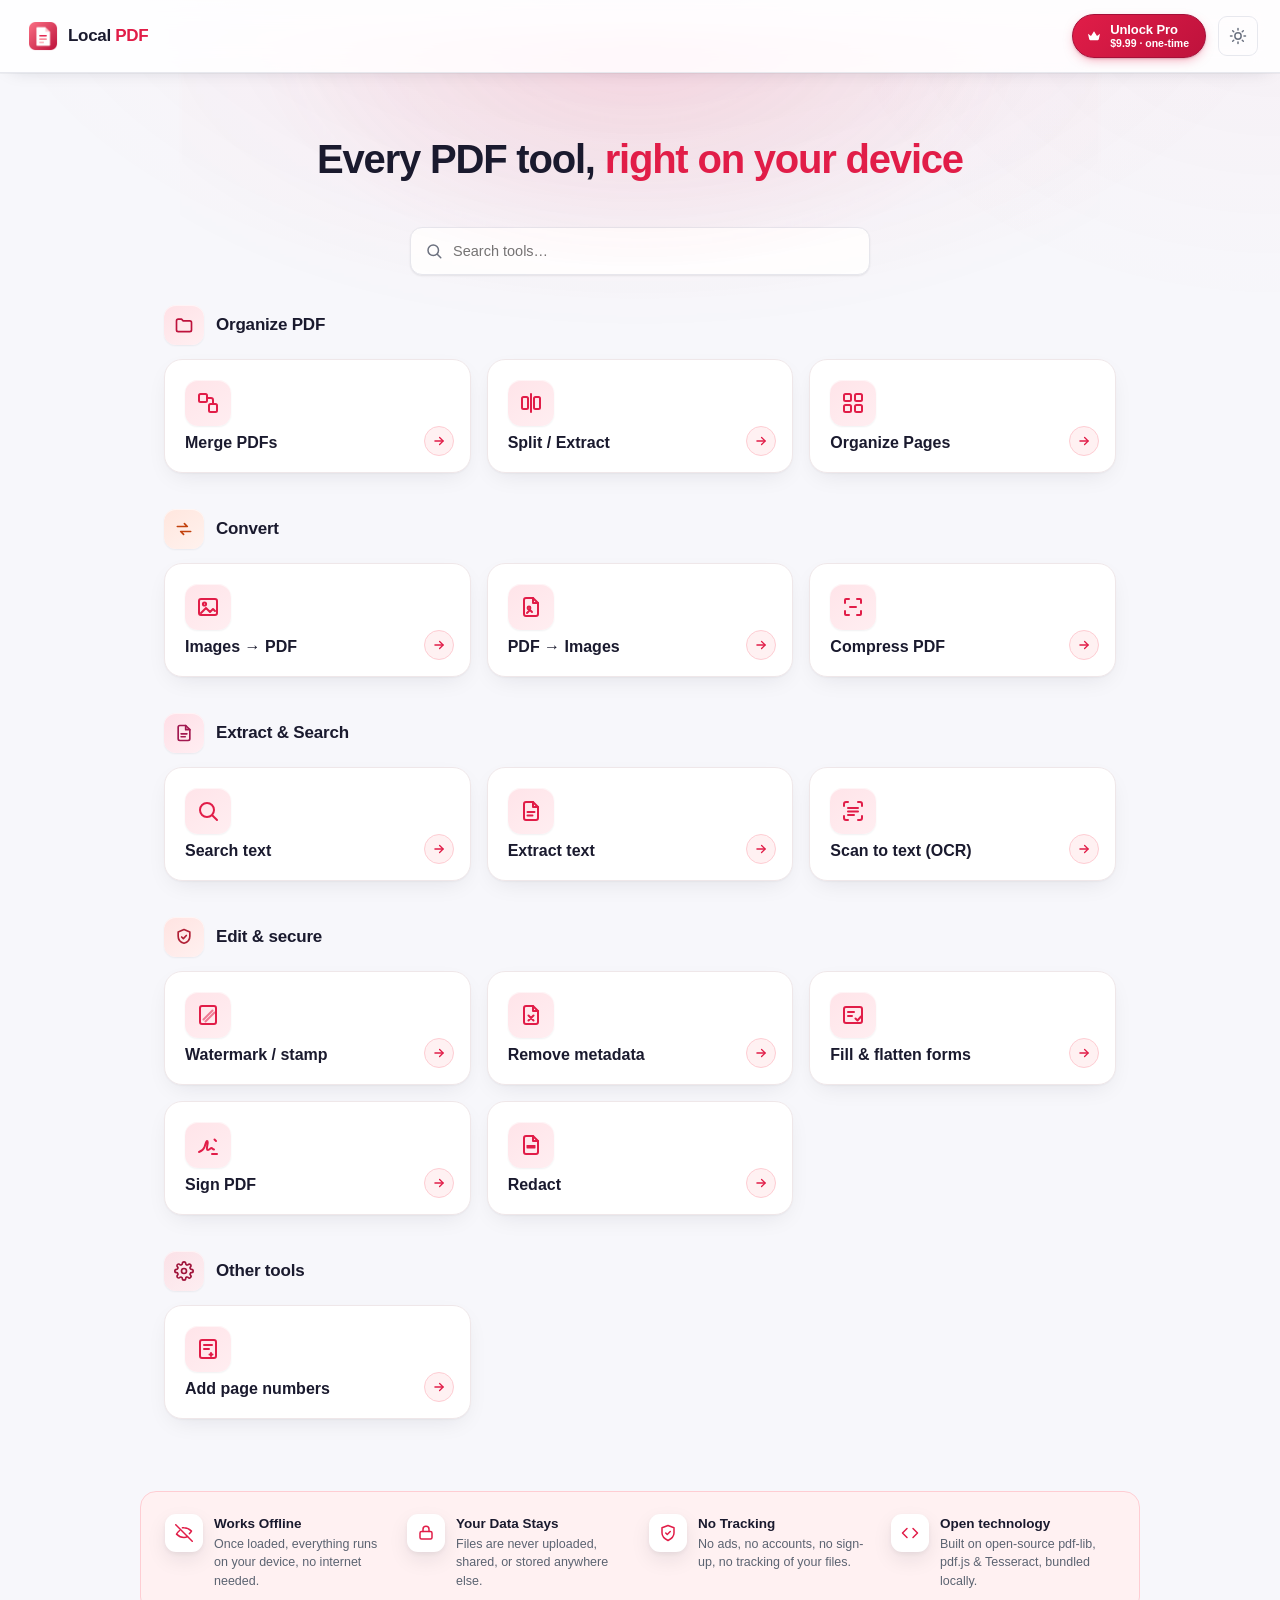
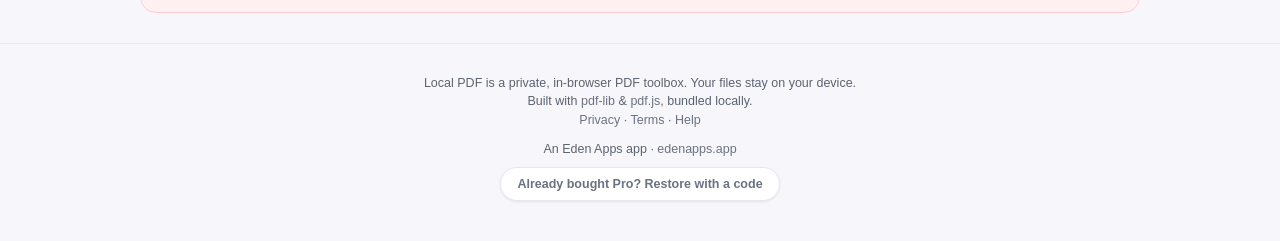
==== commit 7daafb1f: "Home screen: drop the hero subtitle and the category/tool card descriptions Co-Authored-By: Claude O" ====
--- a/index.html
+++ b/index.html
@@ -28,10 +28,10 @@
   <meta name="twitter:title" content="Local PDF: Every PDF tool, right on your device">
   <meta name="twitter:description" content="Merge, split, organize, and convert PDFs right on your device. Your files never leave your device, no uploads, no accounts, no cross-app tracking.">
   <meta name="twitter:image" content="https://localpdfapp.com/assets/og-image.png">
-  <link rel="stylesheet" href="styles.css?v=b078db8af5">
+  <link rel="stylesheet" href="styles.css?v=3a8da89f33">
   <!-- Apply saved/system theme before first paint (CSP-safe external script). -->
-  <script src="theme-boot.js?v=b078db8af5"></script>
-  <script type="application/ld+json">{"@context":"https://schema.org","@type":"SoftwareApplication","name":"Local PDF","url":"https://localpdfapp.com/","description":"Merge, split, organize, and convert PDFs right on your device. Your files never leave your device — no uploads, no accounts, no cross-app tracking.","applicationCategory":"UtilitiesApplication","operatingSystem":"Web, iOS","isAccessibleForFree":true,"browserRequirements":"Requires JavaScript. Runs on your device — no account, no upload.","publisher":{"@type":"Organization","name":"Local PDF"}}</script>
+  <script src="theme-boot.js?v=3a8da89f33"></script>
+  <script type="application/ld+json">{"@context":"https://schema.org","@type":"SoftwareApplication","name":"Local PDF","url":"https://localpdfapp.com/","description":"Merge, split, organize, and convert PDFs right on your device. Your files never leave your device. No uploads, no accounts, no cross-app tracking.","applicationCategory":"UtilitiesApplication","operatingSystem":"Web, iOS","isAccessibleForFree":true,"browserRequirements":"Requires JavaScript. Runs on your device. No account, no upload.","publisher":{"@type":"Organization","name":"Local PDF"}}</script>
 </head>
 <body>
   <a class="skip-link" href="#mainContent">Skip to content</a>
@@ -58,7 +58,6 @@
   <div id="hub">
     <div class="hero">
       <h1>Every PDF tool, <span class="accent">right on your device</span></h1>
-      <p>Everything you need to work with PDFs. Right here, offline and private.</p>
     </div>
     <div class="wrap" id="mainContent" tabindex="-1">
       <div class="tool-search">
@@ -113,7 +112,7 @@
        lazy-load only when the OCR tool actually runs). Vendored fully offline —
        no CDN — see lib/tesseract/. Requires 'wasm-unsafe-eval' in the CSP above. -->
   <script src="lib/tesseract/tesseract.min.js"></script>
-  <script src="billing.js?v=b078db8af5"></script>
-  <script src="app.js?v=b078db8af5"></script>
+  <script src="billing.js?v=3a8da89f33"></script>
+  <script src="app.js?v=3a8da89f33"></script>
 </body>
 </html>
--- a/styles.css
+++ b/styles.css
@@ -406,7 +406,7 @@
   box-shadow: var(--chip-shadow);
 }
 .tool .ico svg { width: 24px; height: 24px; }
-.tool h3 { font-size: 16px; font-weight: 700; }
+.tool h3 { font-size: 16px; font-weight: 700; padding-right: 40px; }
 .tool p { font-size: 13.5px; color: var(--muted); padding-right: 34px; }
 /* Decorative "open" arrow chip, bottom-right (design4). aria-hidden in JS. */
 .tool .go {
